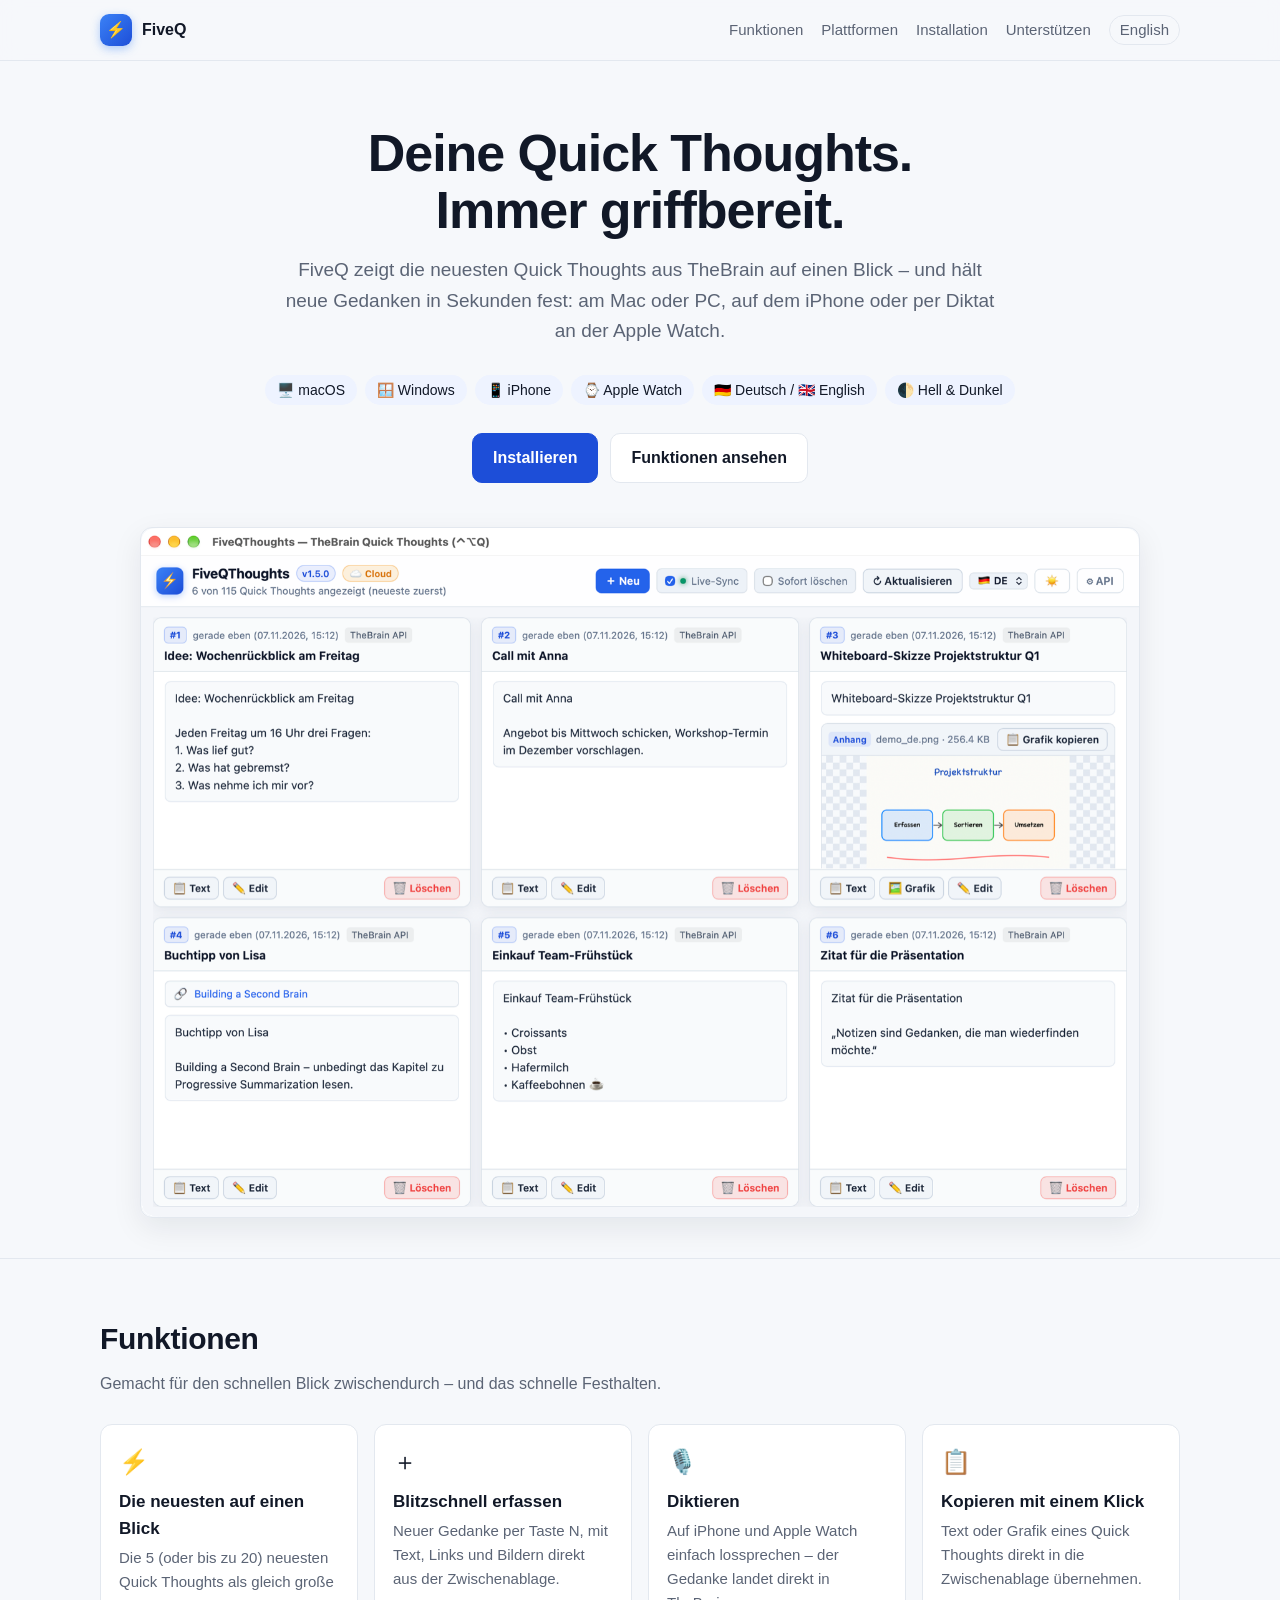
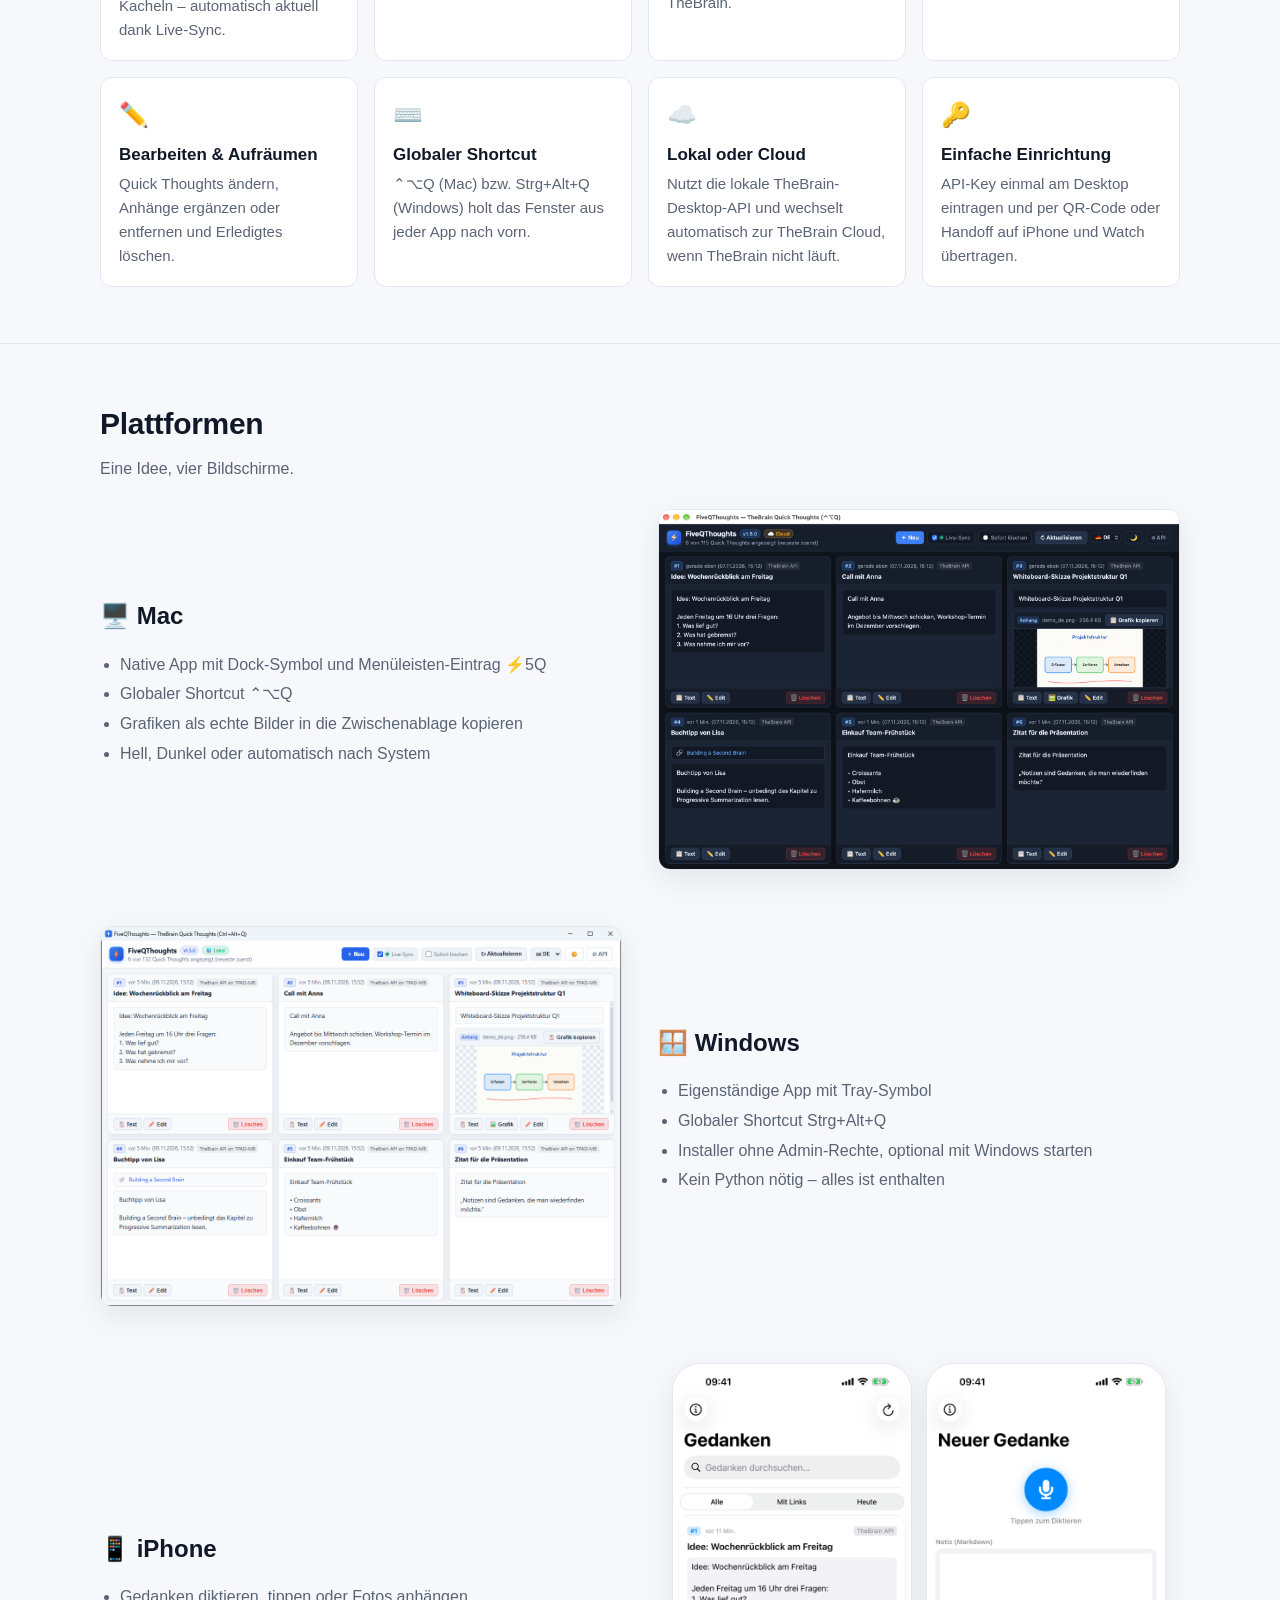
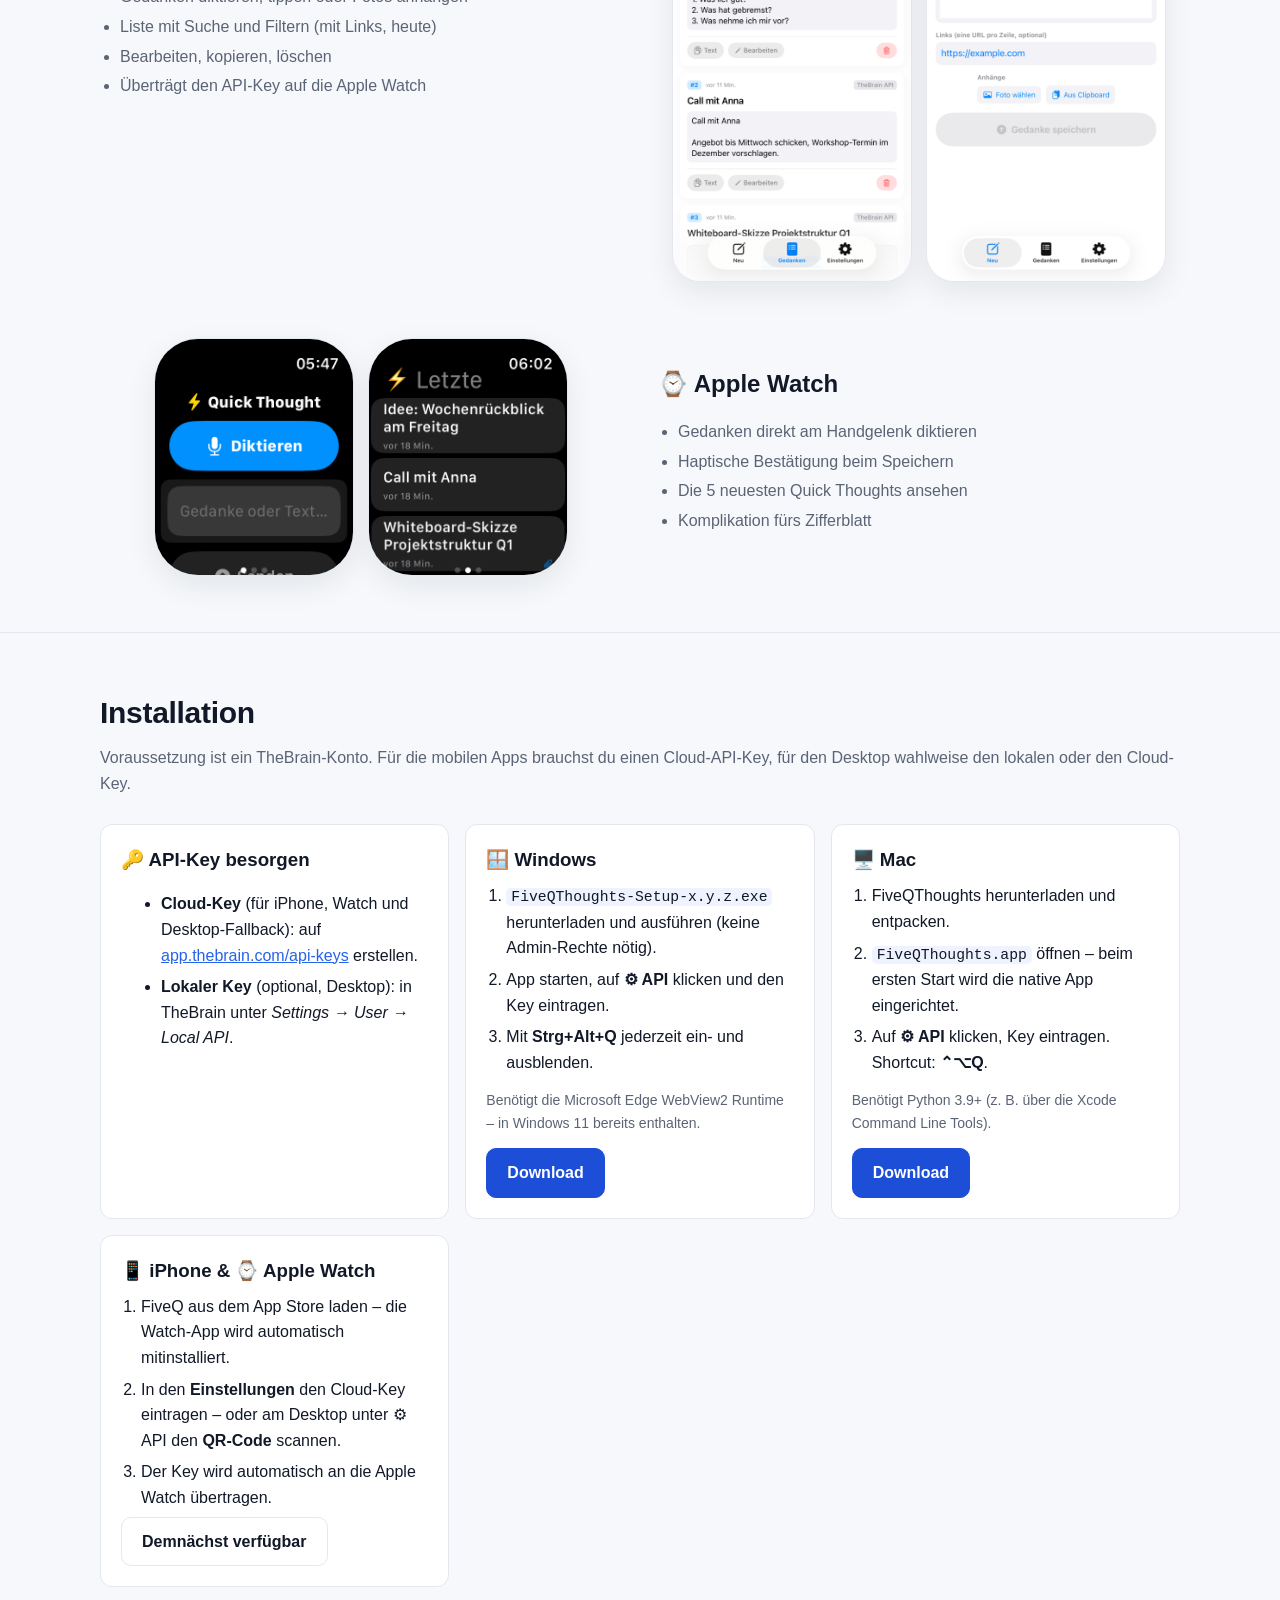
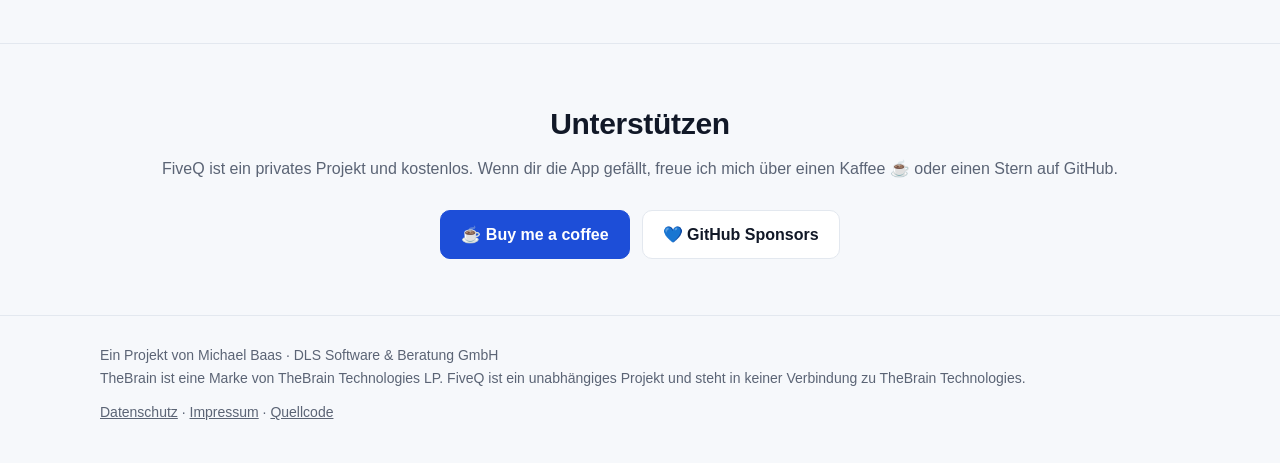
==== docs/de/index.html @ 87d9876f "+windows screenshots" ====
<!doctype html>
<html lang="de">
<head>
<meta charset="utf-8">
<meta name="viewport" content="width=device-width, initial-scale=1">
<title>FiveQ – Quick Thoughts für TheBrain auf Mac, Windows, iPhone &amp; Apple Watch</title>
<meta name="description" content="FiveQ zeigt deine neuesten TheBrain Quick Thoughts auf einen Blick – und erfasst neue Gedanken in Sekunden: am Desktop, auf dem iPhone oder per Diktat an der Apple Watch.">
<meta property="og:title" content="FiveQ – Quick Thoughts für TheBrain auf Mac, Windows, iPhone &amp; Apple Watch">
<meta property="og:description" content="FiveQ zeigt deine neuesten TheBrain Quick Thoughts auf einen Blick – und erfasst neue Gedanken in Sekunden: am Desktop, auf dem iPhone oder per Diktat an der Apple Watch.">
<meta property="og:image" content="../img/mac-de-light.png">
<link rel="alternate" hreflang="en" href="../en/">
<link rel="icon" href="data:image/svg+xml,<svg xmlns='http://www.w3.org/2000/svg' viewBox='0 0 100 100'><text y='.9em' font-size='90'>⚡</text></svg>">
<link rel="stylesheet" href="../assets/style.css">
</head>
<body>
<header class="site-header"><div class="wrap">
  <a class="logo" href="./"><span class="bolt">⚡</span> FiveQ</a>
  <nav class="site-nav"><a class="nav-section" href="#funktionen">Funktionen</a><a class="nav-section" href="#plattformen">Plattformen</a><a class="nav-section" href="#installation">Installation</a><a class="nav-section" href="#unterstuetzen">Unterstützen</a><a class="lang-switch" href="../en/" hreflang="en">English</a></nav>
</div></header>
<main>

<div class="hero"><div class="wrap">
  <h1>Deine Quick Thoughts.<br>Immer griffbereit.</h1>
  <p class="lead">FiveQ zeigt die neuesten Quick Thoughts aus TheBrain auf einen Blick – und hält neue Gedanken in Sekunden fest: am Mac oder PC, auf dem iPhone oder per Diktat an der Apple Watch.</p>
  <div class="badges"><span class="badge">🖥️ macOS</span><span class="badge">🪟 Windows</span><span class="badge">📱 iPhone</span><span class="badge">⌚ Apple Watch</span><span class="badge">🇩🇪 Deutsch / 🇬🇧 English</span><span class="badge">🌓 Hell &amp; Dunkel</span></div>
  <div class="cta"><a class="btn primary" href="#installation">Installieren</a><a class="btn" href="#funktionen">Funktionen ansehen</a></div>
  <div class="hero-shot"><picture><source srcset="../img/mac-de-dark.png" media="(prefers-color-scheme: dark)"><img class="shot" src="../img/mac-de-light.png" alt="FiveQThoughts auf dem Mac mit sechs Quick Thoughts" loading="lazy"></picture></div>
</div></div>

<section id="funktionen"><div class="wrap">
  <h2>Funktionen</h2><p class="sub">Gemacht für den schnellen Blick zwischendurch – und das schnelle Festhalten.</p>
  <div class="features"><div class="feature"><div class="ico">⚡</div><h3>Die neuesten auf einen Blick</h3><p>Die 5 (oder bis zu 20) neuesten Quick Thoughts als gleich große Kacheln – automatisch aktuell dank Live-Sync.</p></div><div class="feature"><div class="ico">＋</div><h3>Blitzschnell erfassen</h3><p>Neuer Gedanke per Taste N, mit Text, Links und Bildern direkt aus der Zwischenablage.</p></div><div class="feature"><div class="ico">🎙️</div><h3>Diktieren</h3><p>Auf iPhone und Apple Watch einfach lossprechen – der Gedanke landet direkt in TheBrain.</p></div><div class="feature"><div class="ico">📋</div><h3>Kopieren mit einem Klick</h3><p>Text oder Grafik eines Quick Thoughts direkt in die Zwischenablage übernehmen.</p></div><div class="feature"><div class="ico">✏️</div><h3>Bearbeiten &amp; Aufräumen</h3><p>Quick Thoughts ändern, Anhänge ergänzen oder entfernen und Erledigtes löschen.</p></div><div class="feature"><div class="ico">⌨️</div><h3>Globaler Shortcut</h3><p>⌃⌥Q (Mac) bzw. Strg+Alt+Q (Windows) holt das Fenster aus jeder App nach vorn.</p></div><div class="feature"><div class="ico">☁️</div><h3>Lokal oder Cloud</h3><p>Nutzt die lokale TheBrain-Desktop-API und wechselt automatisch zur TheBrain Cloud, wenn TheBrain nicht läuft.</p></div><div class="feature"><div class="ico">🔑</div><h3>Einfache Einrichtung</h3><p>API-Key einmal am Desktop eintragen und per QR-Code oder Handoff auf iPhone und Watch übertragen.</p></div></div>
</div></section>

<section id="plattformen"><div class="wrap">
  <h2>Plattformen</h2><p class="sub">Eine Idee, vier Bildschirme.</p>

  <div class="platform">
    <div class="pl-text"><h3>🖥️ Mac</h3><ul><li>Native App mit Dock-Symbol und Menüleisten-Eintrag ⚡5Q</li><li>Globaler Shortcut ⌃⌥Q</li><li>Grafiken als echte Bilder in die Zwischenablage kopieren</li><li>Hell, Dunkel oder automatisch nach System</li></ul></div>
    <div><img class="shot" src="../img/mac-de-dark.png" alt="FiveQThoughts auf dem Mac" loading="lazy"></div>
  </div>

  <div class="platform reverse">
    <div class="pl-text"><h3>🪟 Windows</h3><ul><li>Eigenständige App mit Tray-Symbol</li><li>Globaler Shortcut Strg+Alt+Q</li><li>Installer ohne Admin-Rechte, optional mit Windows starten</li><li>Kein Python nötig – alles ist enthalten</li></ul></div>
    <div><picture><source srcset="../img/win-de-dark.png" media="(prefers-color-scheme: dark)"><img class="shot" src="../img/win-de-light.png" alt="FiveQThoughts unter Windows" loading="lazy"></picture></div>
  </div>

  <div class="platform">
    <div class="pl-text"><h3>📱 iPhone</h3><ul><li>Gedanken diktieren, tippen oder Fotos anhängen</li><li>Liste mit Suche und Filtern (mit Links, heute)</li><li>Bearbeiten, kopieren, löschen</li><li>Überträgt den API-Key auf die Apple Watch</li></ul></div>
    <div class="phones"><picture><source srcset="../img/ios-de-list-dark.png" media="(prefers-color-scheme: dark)"><img class="shot" src="../img/ios-de-list-light.png" alt="FiveQ auf dem iPhone: Liste der Quick Thoughts" loading="lazy"></picture><img class="shot" src="../img/ios-de-new-light.png" alt="FiveQ auf dem iPhone: neuer Gedanke" loading="lazy"></div>
  </div>

  <div class="platform reverse">
    <div class="pl-text"><h3>⌚ Apple Watch</h3><ul><li>Gedanken direkt am Handgelenk diktieren</li><li>Haptische Bestätigung beim Speichern</li><li>Die 5 neuesten Quick Thoughts ansehen</li><li>Komplikation fürs Zifferblatt</li></ul></div>
    <div class="phones watch"><img class="shot" src="../img/watch-de-new.png" alt="FiveQ auf der Apple Watch" loading="lazy"><img class="shot" src="../img/watch-de-list.png" alt="FiveQ auf der Apple Watch" loading="lazy"></div>
  </div>
</div></section>

<section id="installation"><div class="wrap">
  <h2>Installation</h2><p class="sub">Voraussetzung ist ein TheBrain-Konto. Für die mobilen Apps brauchst du einen Cloud-API-Key, für den Desktop wahlweise den lokalen oder den Cloud-Key.</p>
  <div class="install">
    <div class="card"><h3>🔑 API-Key besorgen</h3><ul><li><strong>Cloud-Key</strong> (für iPhone, Watch und Desktop-Fallback): auf <a href="https://app.thebrain.com/api-keys">app.thebrain.com/api-keys</a> erstellen.</li><li><strong>Lokaler Key</strong> (optional, Desktop): in TheBrain unter <em>Settings → User → Local API</em>.</li></ul></div>
    <div class="card"><h3>🪟 Windows</h3><ol><li><code>FiveQThoughts-Setup-x.y.z.exe</code> herunterladen und ausführen (keine Admin-Rechte nötig).</li><li>App starten, auf <strong>⚙ API</strong> klicken und den Key eintragen.</li><li>Mit <strong>Strg+Alt+Q</strong> jederzeit ein- und ausblenden.</li></ol><p class="note">Benötigt die Microsoft Edge WebView2 Runtime – in Windows 11 bereits enthalten.</p><a class="btn primary" href="https://github.com/mbaas2/FiveQThoughts/releases/latest">Download</a></div>
    <div class="card"><h3>🖥️ Mac</h3><ol><li>FiveQThoughts herunterladen und entpacken.</li><li><code>FiveQThoughts.app</code> öffnen – beim ersten Start wird die native App eingerichtet.</li><li>Auf <strong>⚙ API</strong> klicken, Key eintragen. Shortcut: <strong>⌃⌥Q</strong>.</li></ol><p class="note">Benötigt Python 3.9+ (z. B. über die Xcode Command Line Tools).</p><a class="btn primary" href="https://github.com/mbaas2/FiveQThoughts/releases/latest">Download</a></div>
    <div class="card"><h3>📱 iPhone & ⌚ Apple Watch</h3><ol><li>FiveQ aus dem App Store laden – die Watch-App wird automatisch mitinstalliert.</li><li>In den <strong>Einstellungen</strong> den Cloud-Key eintragen – oder am Desktop unter ⚙ API den <strong>QR-Code</strong> scannen.</li><li>Der Key wird automatisch an die Apple Watch übertragen.</li></ol><span class="btn" aria-disabled="true">Demnächst verfügbar</span></div>
  </div>
</div></section>

<section id="unterstuetzen" class="support"><div class="wrap">
  <h2>Unterstützen</h2><p class="sub">FiveQ ist ein privates Projekt und kostenlos. Wenn dir die App gefällt, freue ich mich über einen Kaffee ☕ oder einen Stern auf GitHub.</p>
  <div class="cta"><a class="btn primary" href="https://buymeacoffee.com/mbaas">☕ Buy me a coffee</a><a class="btn" href="https://github.com/sponsors/mbaas2">💙 GitHub Sponsors</a></div>
</div></section>

</main>
<footer><div class="wrap">
  <div>Ein Projekt von Michael Baas · DLS Software &amp; Beratung GmbH<br><span class="note">TheBrain ist eine Marke von TheBrain Technologies LP. FiveQ ist ein unabhängiges Projekt und steht in keiner Verbindung zu TheBrain Technologies.</span></div>
  <div><a href="datenschutz.html">Datenschutz</a> · <a href="impressum.html">Impressum</a> · <a href="https://github.com/mbaas2/FiveQThoughts">Quellcode</a></div>
</div></footer>
</body>
</html>
---- docs/assets/style.css ----
:root {
  --bg: #f6f8fb;
  --bg-elev: #ffffff;
  --text: #111827;
  --muted: #5b6475;
  --border: #e3e8ef;
  --accent: #2563eb;
  --accent-2: #1d4ed8;
  --chip: #eef3ff;
  --shadow: 0 10px 30px rgba(17, 24, 39, 0.08);
}
@media (prefers-color-scheme: dark) {
  :root {
    --bg: #0d1219;
    --bg-elev: #161e2b;
    --text: #e6edf7;
    --muted: #94a3b8;
    --border: #253044;
    --accent: #60a5fa;
    --accent-2: #3b82f6;
    --chip: #1c2a42;
    --shadow: 0 10px 30px rgba(0, 0, 0, 0.35);
  }
}

* { box-sizing: border-box; }
html { scroll-behavior: smooth; }
body {
  margin: 0;
  background: var(--bg);
  color: var(--text);
  font: 16px/1.6 -apple-system, BlinkMacSystemFont, "Segoe UI", Roboto, "Helvetica Neue", Arial, sans-serif;
}
a { color: var(--accent); }
img { max-width: 100%; display: block; }
.wrap { max-width: 1120px; margin: 0 auto; padding: 0 20px; }

/* Header */
.site-header {
  position: sticky; top: 0; z-index: 10;
  background: color-mix(in srgb, var(--bg) 88%, transparent);
  backdrop-filter: blur(10px);
  border-bottom: 1px solid var(--border);
}
.site-header .wrap { display: flex; align-items: center; gap: 16px; height: 60px; }
.logo { display: flex; align-items: center; gap: 10px; font-weight: 700; color: var(--text); text-decoration: none; }
.bolt {
  width: 32px; height: 32px; border-radius: 9px; display: inline-flex; align-items: center; justify-content: center;
  background: linear-gradient(135deg, #3b82f6, #1d4ed8); box-shadow: 0 3px 10px rgba(59, 130, 246, 0.4);
}
.site-nav { margin-left: auto; display: flex; gap: 18px; align-items: center; font-size: 15px; }
.site-nav a { color: var(--muted); text-decoration: none; }
.site-nav a:hover { color: var(--text); }
.lang-switch { border: 1px solid var(--border); border-radius: 999px; padding: 2px 10px; }
@media (max-width: 720px) { .site-nav .nav-section { display: none; } }

/* Hero */
.hero { padding: 64px 0 40px; text-align: center; }
.hero h1 { font-size: clamp(32px, 5vw, 52px); line-height: 1.1; margin: 0 0 16px; letter-spacing: -0.02em; }
.hero p.lead { font-size: 19px; color: var(--muted); max-width: 720px; margin: 0 auto 28px; }
.badges { display: flex; flex-wrap: wrap; justify-content: center; gap: 8px; margin-bottom: 28px; }
.badge { background: var(--chip); border-radius: 999px; padding: 4px 12px; font-size: 14px; }
.cta { display: flex; flex-wrap: wrap; gap: 12px; justify-content: center; }
.btn {
  display: inline-block; padding: 11px 20px; border-radius: 10px; font-weight: 600; text-decoration: none;
  border: 1px solid var(--border); color: var(--text); background: var(--bg-elev);
}
.btn.primary { background: var(--accent-2); border-color: var(--accent-2); color: #fff; }
.hero-shot { margin: 44px auto 0; max-width: 1000px; }
.shot { border-radius: 12px; box-shadow: var(--shadow); border: 1px solid var(--border); }

/* Sections */
section { padding: 56px 0; border-top: 1px solid var(--border); }
section h2 { font-size: 30px; margin: 0 0 8px; letter-spacing: -0.01em; }
section .sub { color: var(--muted); margin: 0 0 28px; }

.features { display: grid; grid-template-columns: repeat(auto-fit, minmax(240px, 1fr)); gap: 16px; }
.feature { background: var(--bg-elev); border: 1px solid var(--border); border-radius: 12px; padding: 18px; }
.feature .ico { font-size: 24px; }
.feature h3 { margin: 6px 0 4px; font-size: 17px; }
.feature p { margin: 0; color: var(--muted); font-size: 15px; }

.platform { display: grid; grid-template-columns: 1fr 1fr; gap: 36px; align-items: center; margin-bottom: 56px; }
.platform:last-child { margin-bottom: 0; }
.platform.reverse .pl-text { order: 2; }
.platform h3 { font-size: 24px; margin: 0 0 8px; }
.platform ul { padding-left: 20px; color: var(--muted); }
.platform li { margin: 4px 0; }
.phones { display: flex; gap: 14px; justify-content: center; align-items: flex-start; }
.phones picture { display: block; }
.phones > * { width: 46%; max-width: 260px; }
.phones img { border-radius: 28px; }
.phones picture img { width: 100%; }
.phones.watch > * { max-width: 200px; }
.phones.watch img { border-radius: 44px; }
@media (max-width: 820px) {
  .platform { grid-template-columns: 1fr; }
  .platform.reverse .pl-text { order: 0; }
}
.placeholder {
  border: 2px dashed var(--border); border-radius: 12px; padding: 48px 20px; text-align: center; color: var(--muted);
  background: var(--bg-elev);
}

/* Install */
.install { display: grid; grid-template-columns: repeat(auto-fit, minmax(260px, 1fr)); gap: 16px; }
.install .card { background: var(--bg-elev); border: 1px solid var(--border); border-radius: 12px; padding: 20px; }
.install h3 { margin: 0 0 8px; }
.install ol { padding-left: 20px; margin: 8px 0 0; }
.install li { margin: 6px 0; }
code { background: var(--chip); border-radius: 5px; padding: 1px 5px; font-size: 0.92em; }
.note { color: var(--muted); font-size: 14px; }

/* Support */
.support { text-align: center; }
.support .cta { margin-top: 16px; }

footer { border-top: 1px solid var(--border); padding: 28px 0 40px; color: var(--muted); font-size: 14px; }
footer .wrap { display: flex; flex-wrap: wrap; gap: 12px 24px; justify-content: space-between; }
footer a { color: var(--muted); }

/* Legal pages */
.legal { padding: 48px 0; max-width: 780px; }
.legal h1 { margin-top: 0; }
.todo { background: #fff4cc; color: #6b4e00; padding: 2px 6px; border-radius: 4px; }
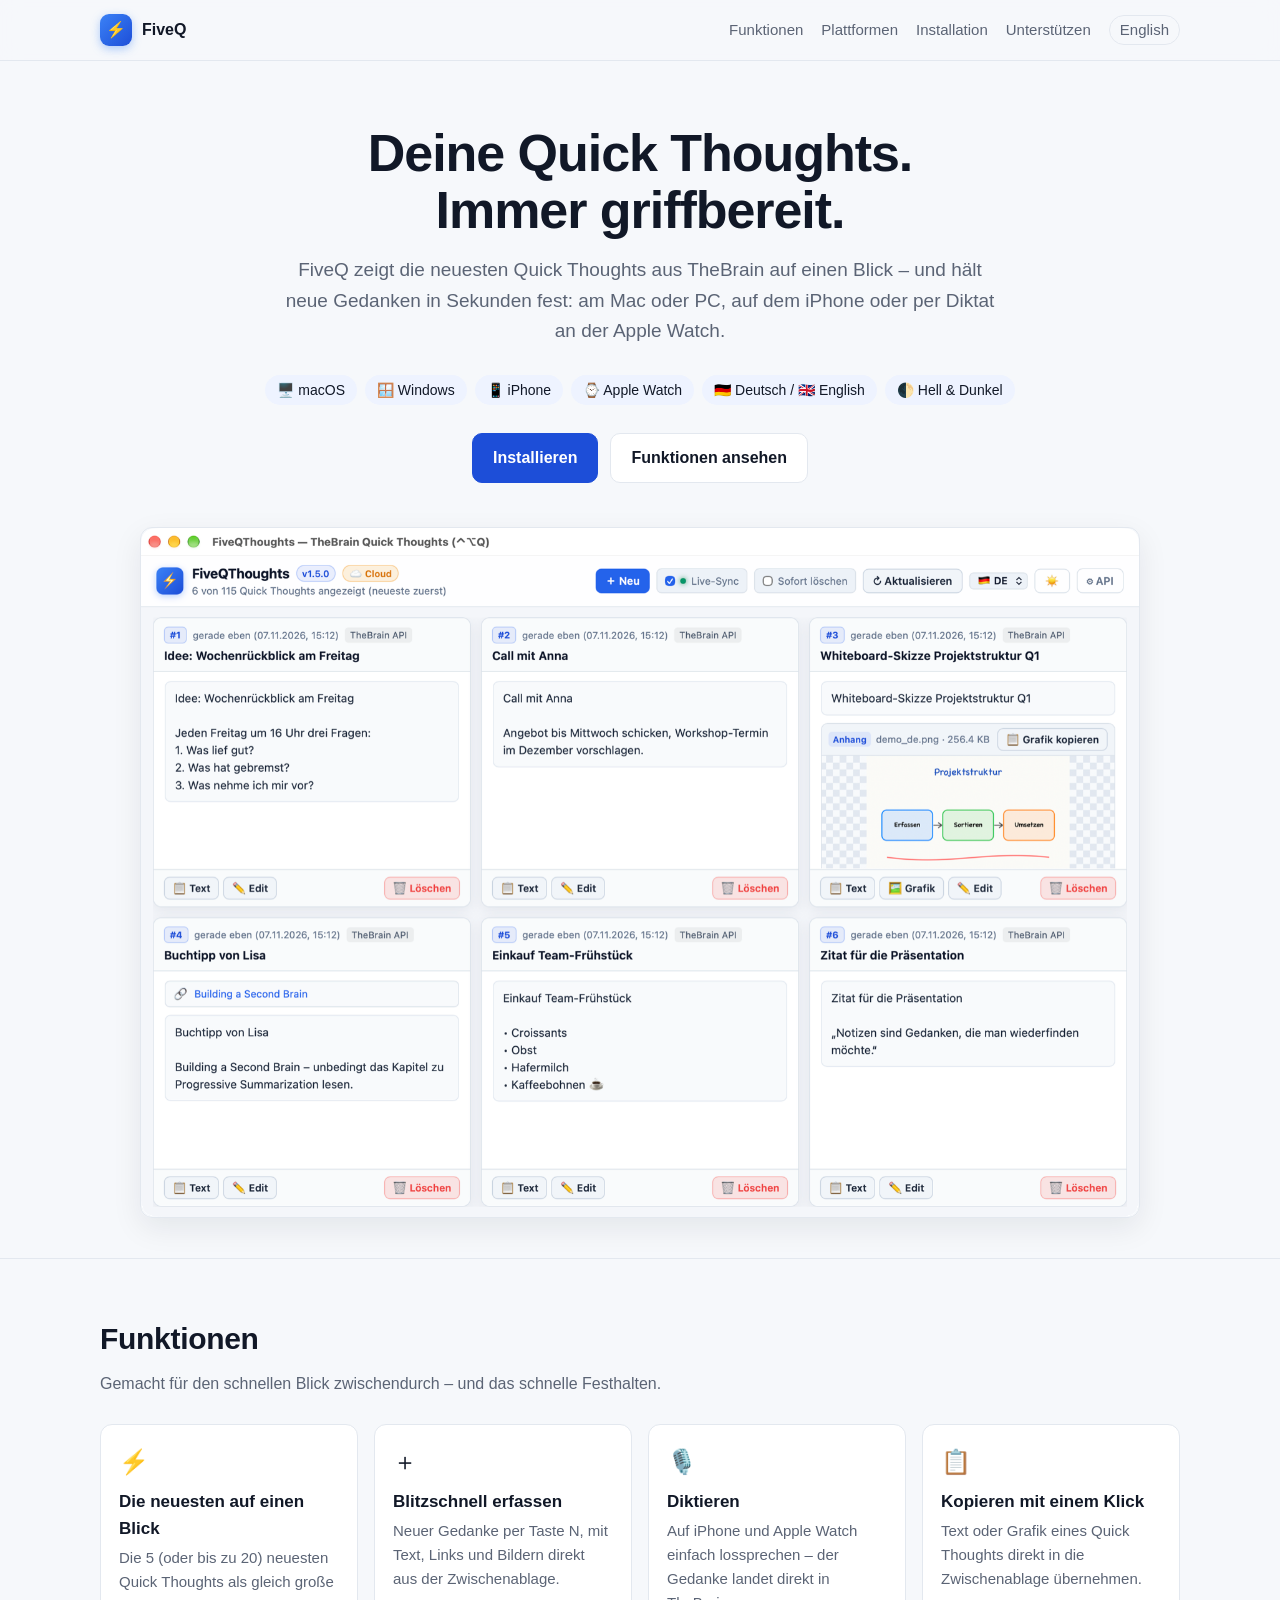
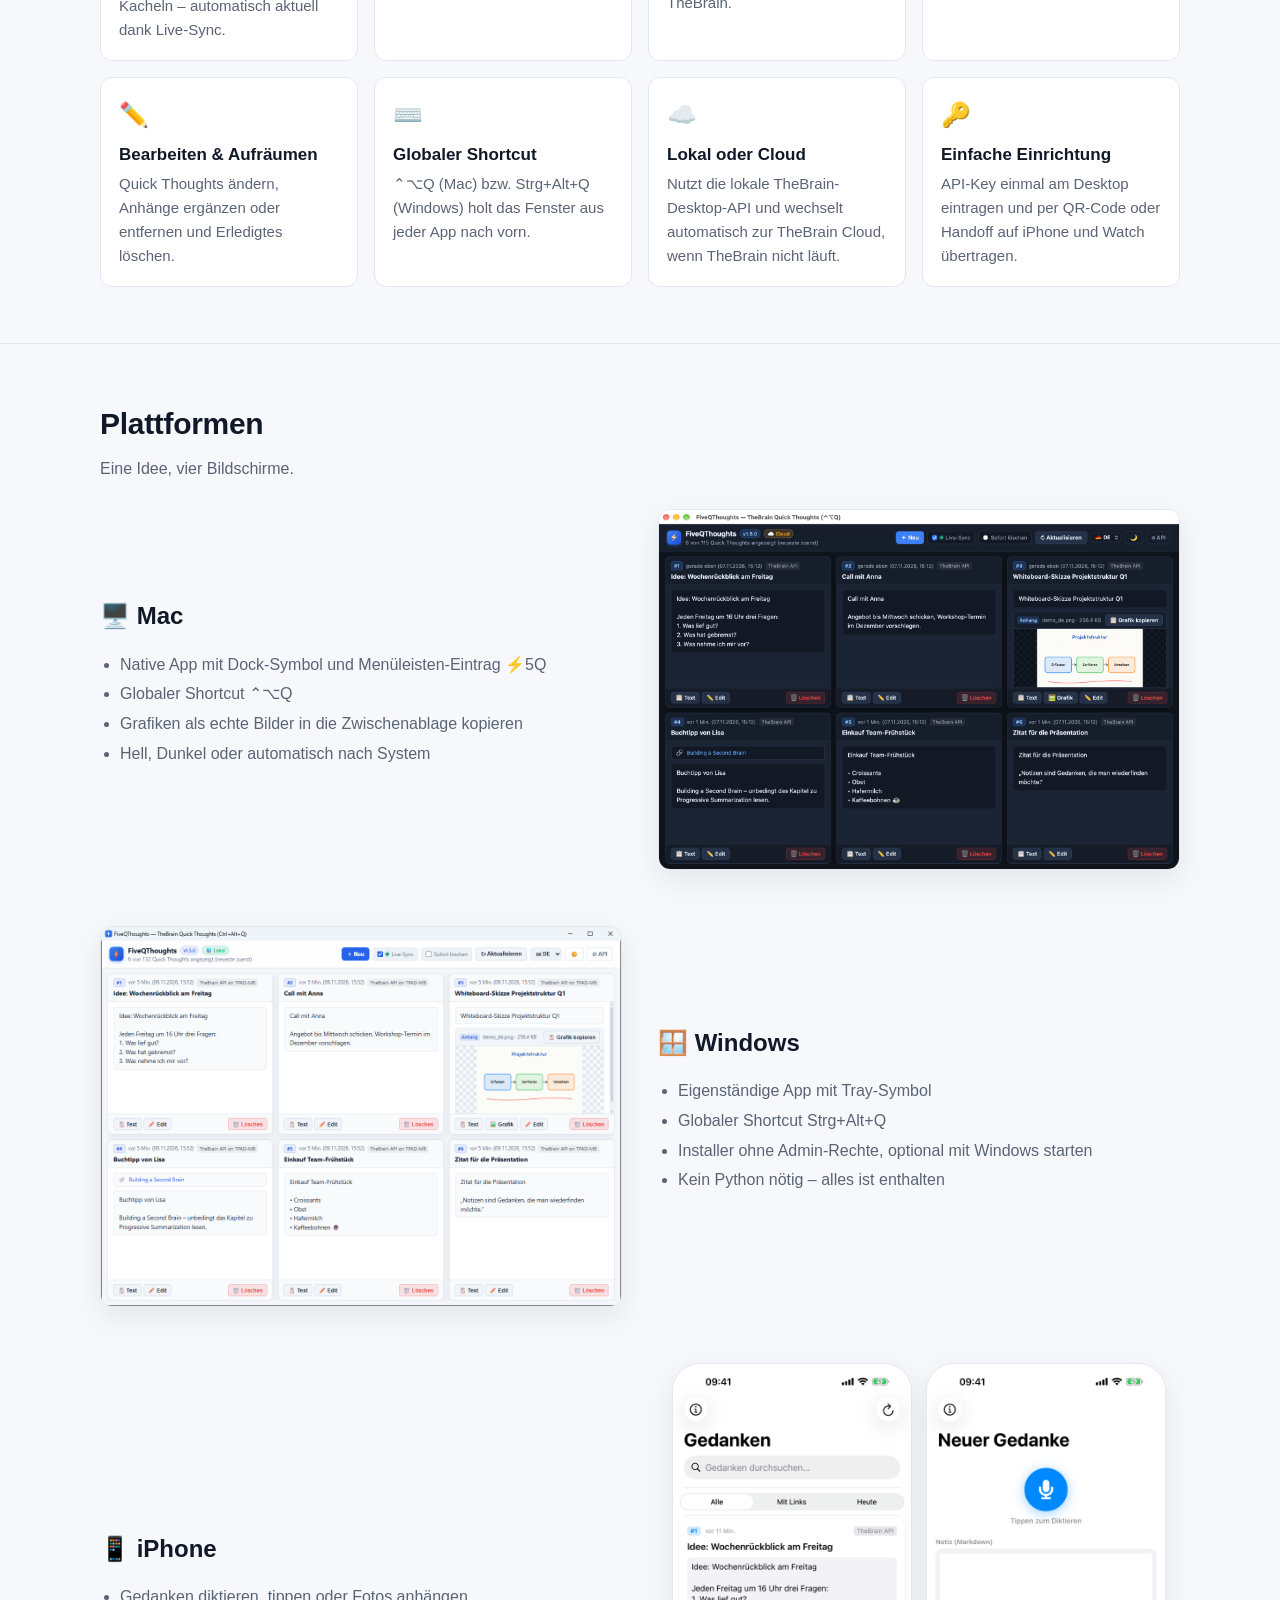
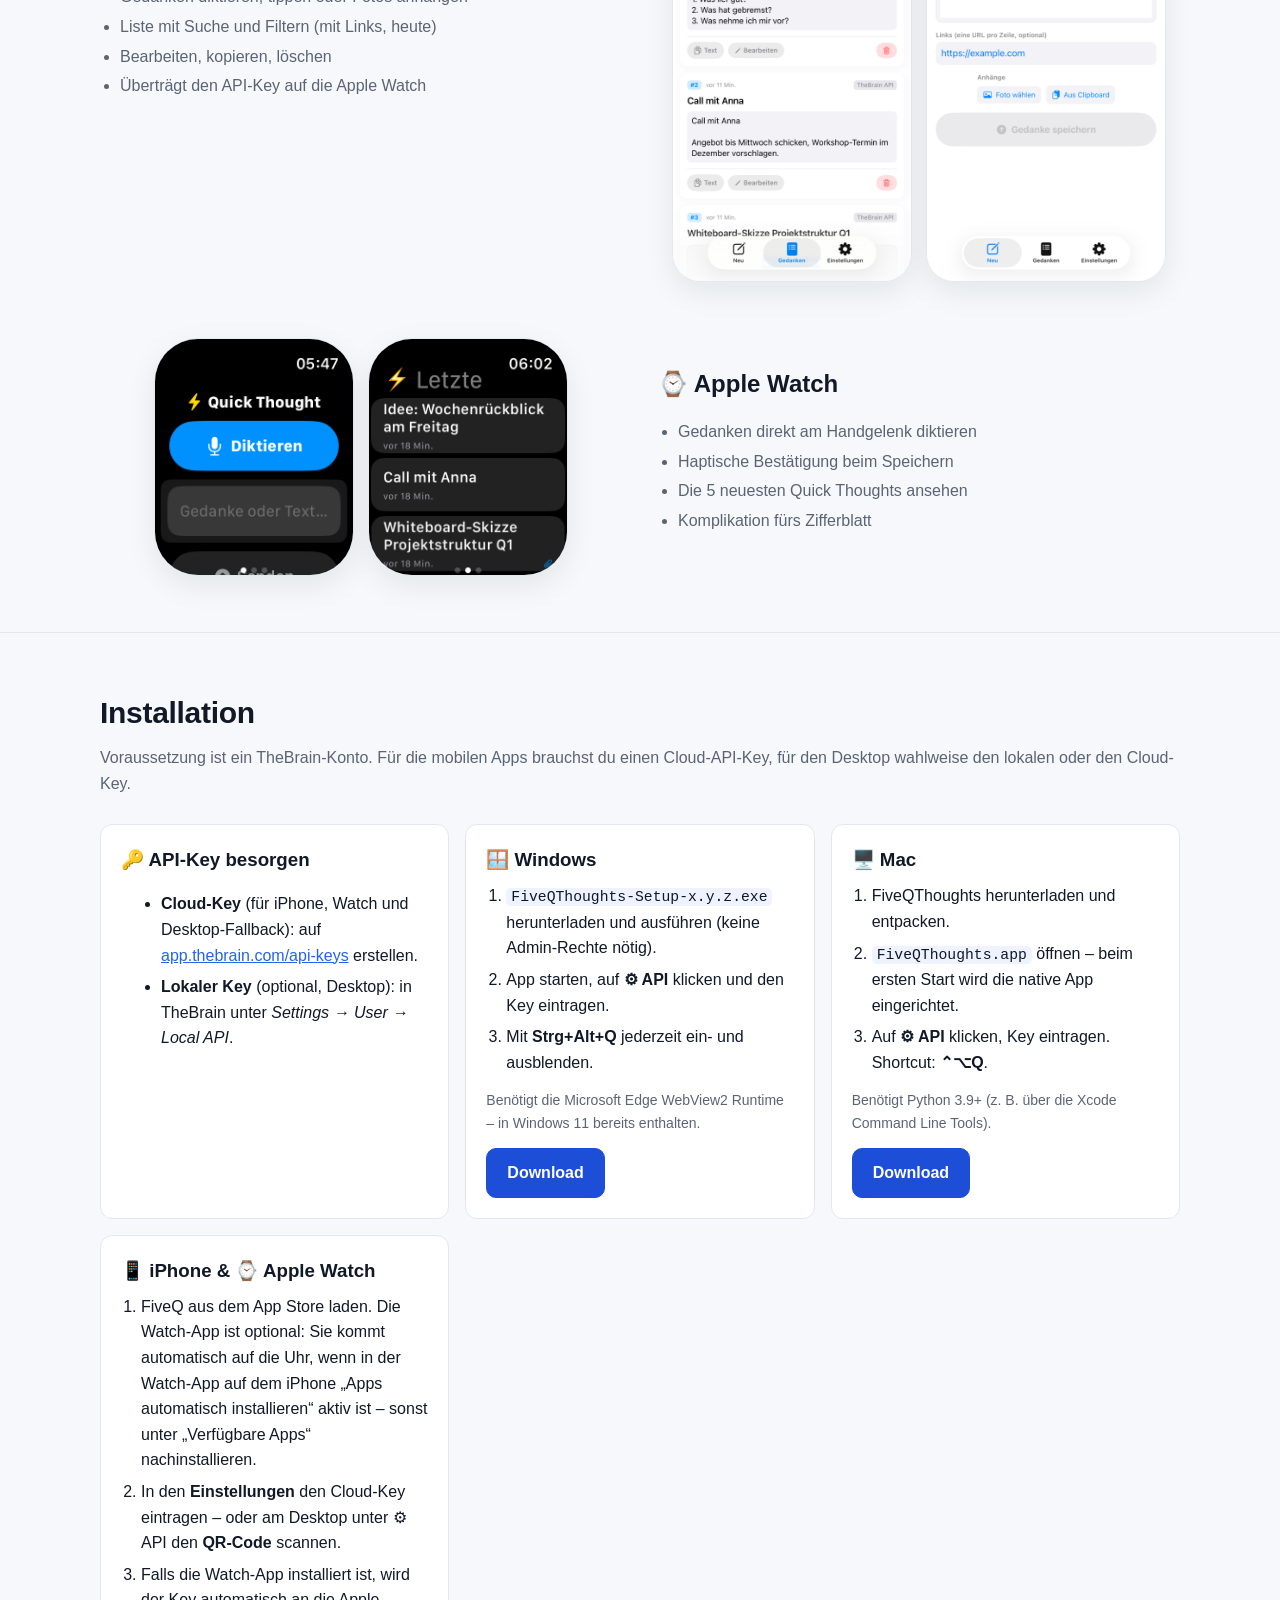
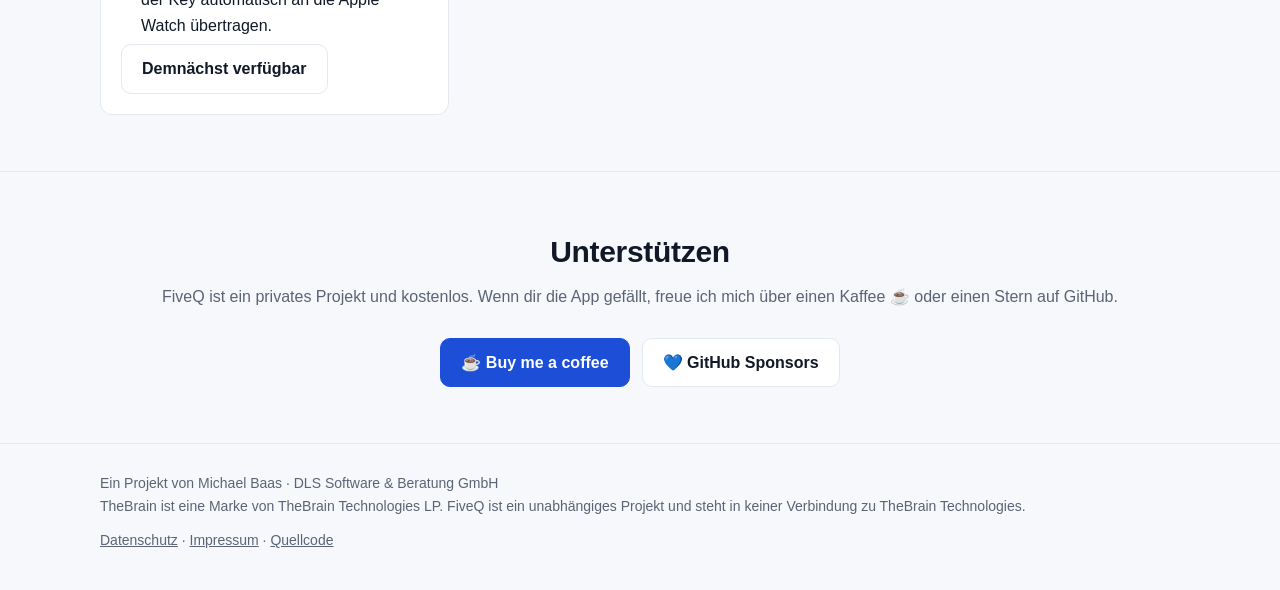
==== commit 5bb63ef7: "Describe the Watch app as optional Installed automatically only if 'Automatically install apps' is o" ====
--- a/docs/de/index.html
+++ b/docs/de/index.html
@@ -62,7 +62,7 @@
     <div class="card"><h3>🔑 API-Key besorgen</h3><ul><li><strong>Cloud-Key</strong> (für iPhone, Watch und Desktop-Fallback): auf <a href="https://app.thebrain.com/api-keys">app.thebrain.com/api-keys</a> erstellen.</li><li><strong>Lokaler Key</strong> (optional, Desktop): in TheBrain unter <em>Settings → User → Local API</em>.</li></ul></div>
     <div class="card"><h3>🪟 Windows</h3><ol><li><code>FiveQThoughts-Setup-x.y.z.exe</code> herunterladen und ausführen (keine Admin-Rechte nötig).</li><li>App starten, auf <strong>⚙ API</strong> klicken und den Key eintragen.</li><li>Mit <strong>Strg+Alt+Q</strong> jederzeit ein- und ausblenden.</li></ol><p class="note">Benötigt die Microsoft Edge WebView2 Runtime – in Windows 11 bereits enthalten.</p><a class="btn primary" href="https://github.com/mbaas2/FiveQThoughts/releases/latest">Download</a></div>
     <div class="card"><h3>🖥️ Mac</h3><ol><li>FiveQThoughts herunterladen und entpacken.</li><li><code>FiveQThoughts.app</code> öffnen – beim ersten Start wird die native App eingerichtet.</li><li>Auf <strong>⚙ API</strong> klicken, Key eintragen. Shortcut: <strong>⌃⌥Q</strong>.</li></ol><p class="note">Benötigt Python 3.9+ (z. B. über die Xcode Command Line Tools).</p><a class="btn primary" href="https://github.com/mbaas2/FiveQThoughts/releases/latest">Download</a></div>
-    <div class="card"><h3>📱 iPhone & ⌚ Apple Watch</h3><ol><li>FiveQ aus dem App Store laden – die Watch-App wird automatisch mitinstalliert.</li><li>In den <strong>Einstellungen</strong> den Cloud-Key eintragen – oder am Desktop unter ⚙ API den <strong>QR-Code</strong> scannen.</li><li>Der Key wird automatisch an die Apple Watch übertragen.</li></ol><span class="btn" aria-disabled="true">Demnächst verfügbar</span></div>
+    <div class="card"><h3>📱 iPhone & ⌚ Apple Watch</h3><ol><li>FiveQ aus dem App Store laden. Die Watch-App ist optional: Sie kommt automatisch auf die Uhr, wenn in der Watch-App auf dem iPhone „Apps automatisch installieren“ aktiv ist – sonst unter „Verfügbare Apps“ nachinstallieren.</li><li>In den <strong>Einstellungen</strong> den Cloud-Key eintragen – oder am Desktop unter ⚙ API den <strong>QR-Code</strong> scannen.</li><li>Falls die Watch-App installiert ist, wird der Key automatisch an die Apple Watch übertragen.</li></ol><span class="btn" aria-disabled="true">Demnächst verfügbar</span></div>
   </div>
 </div></section>
 
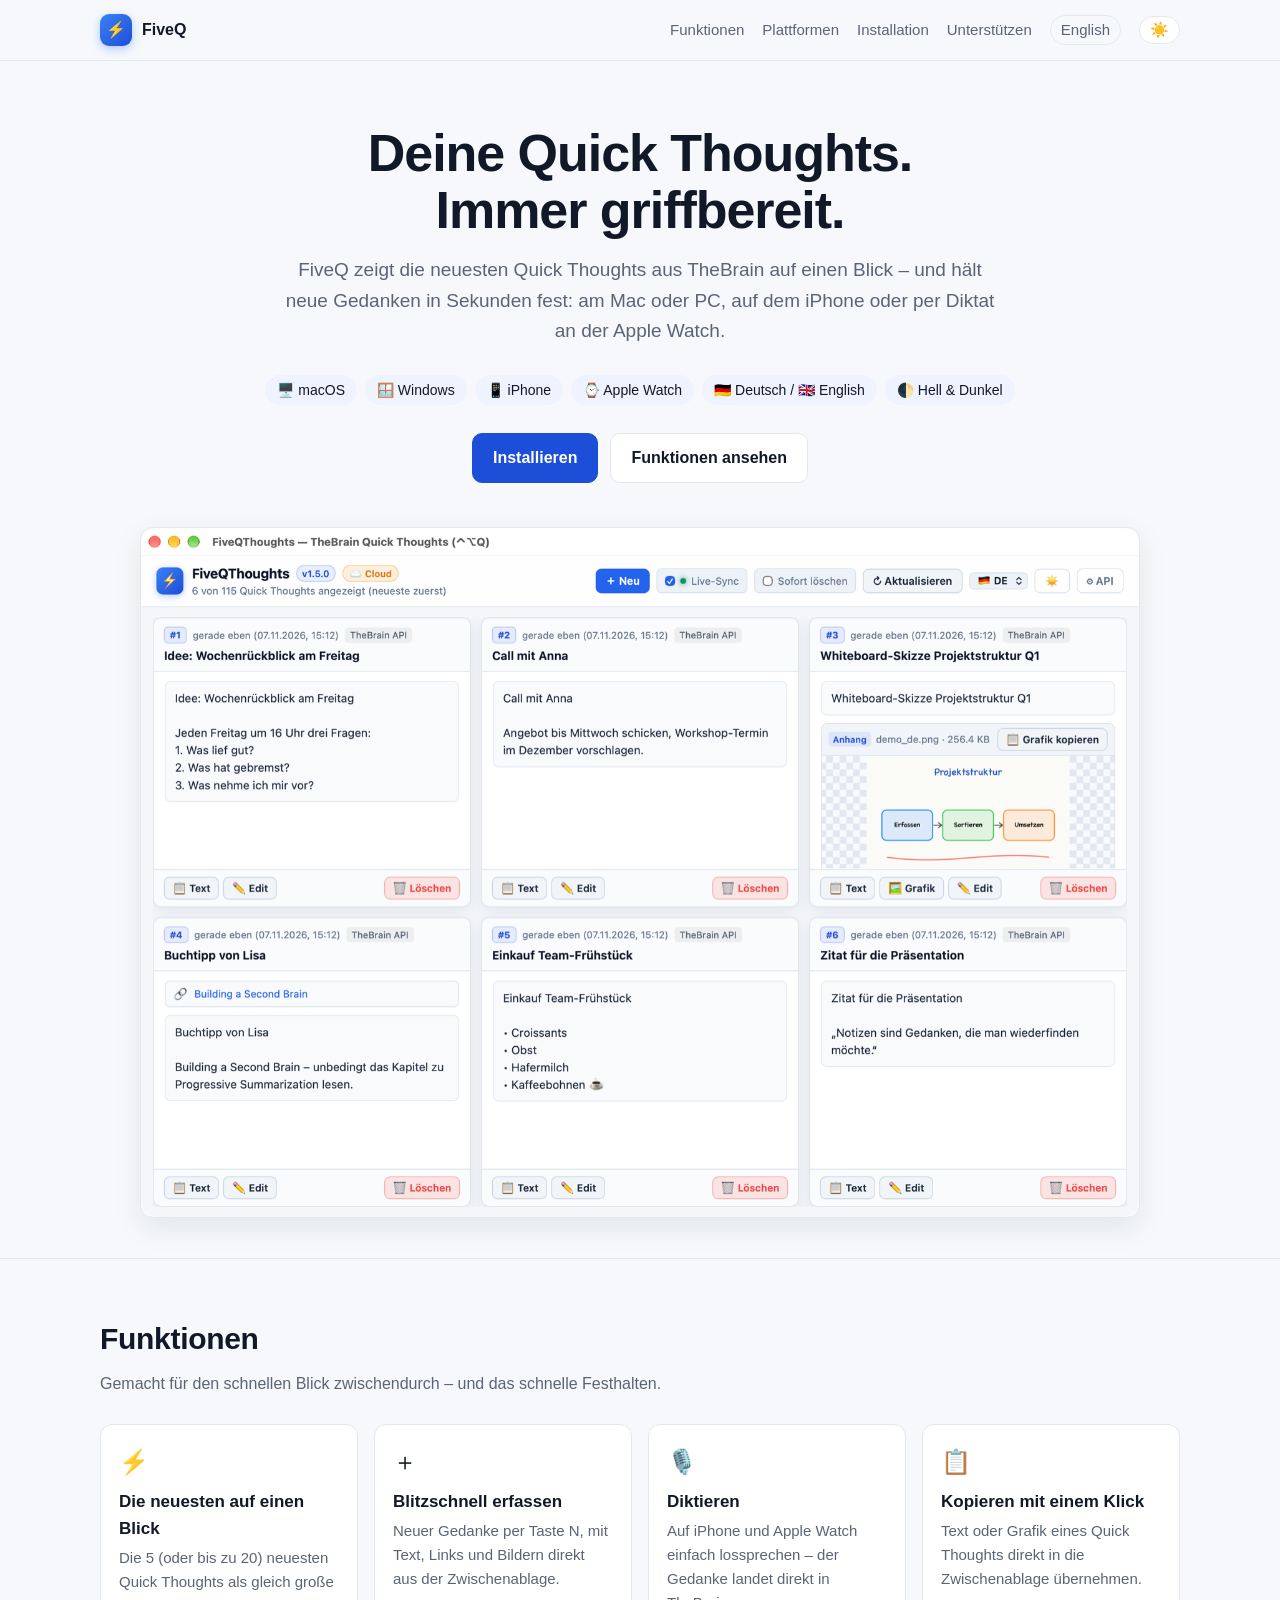
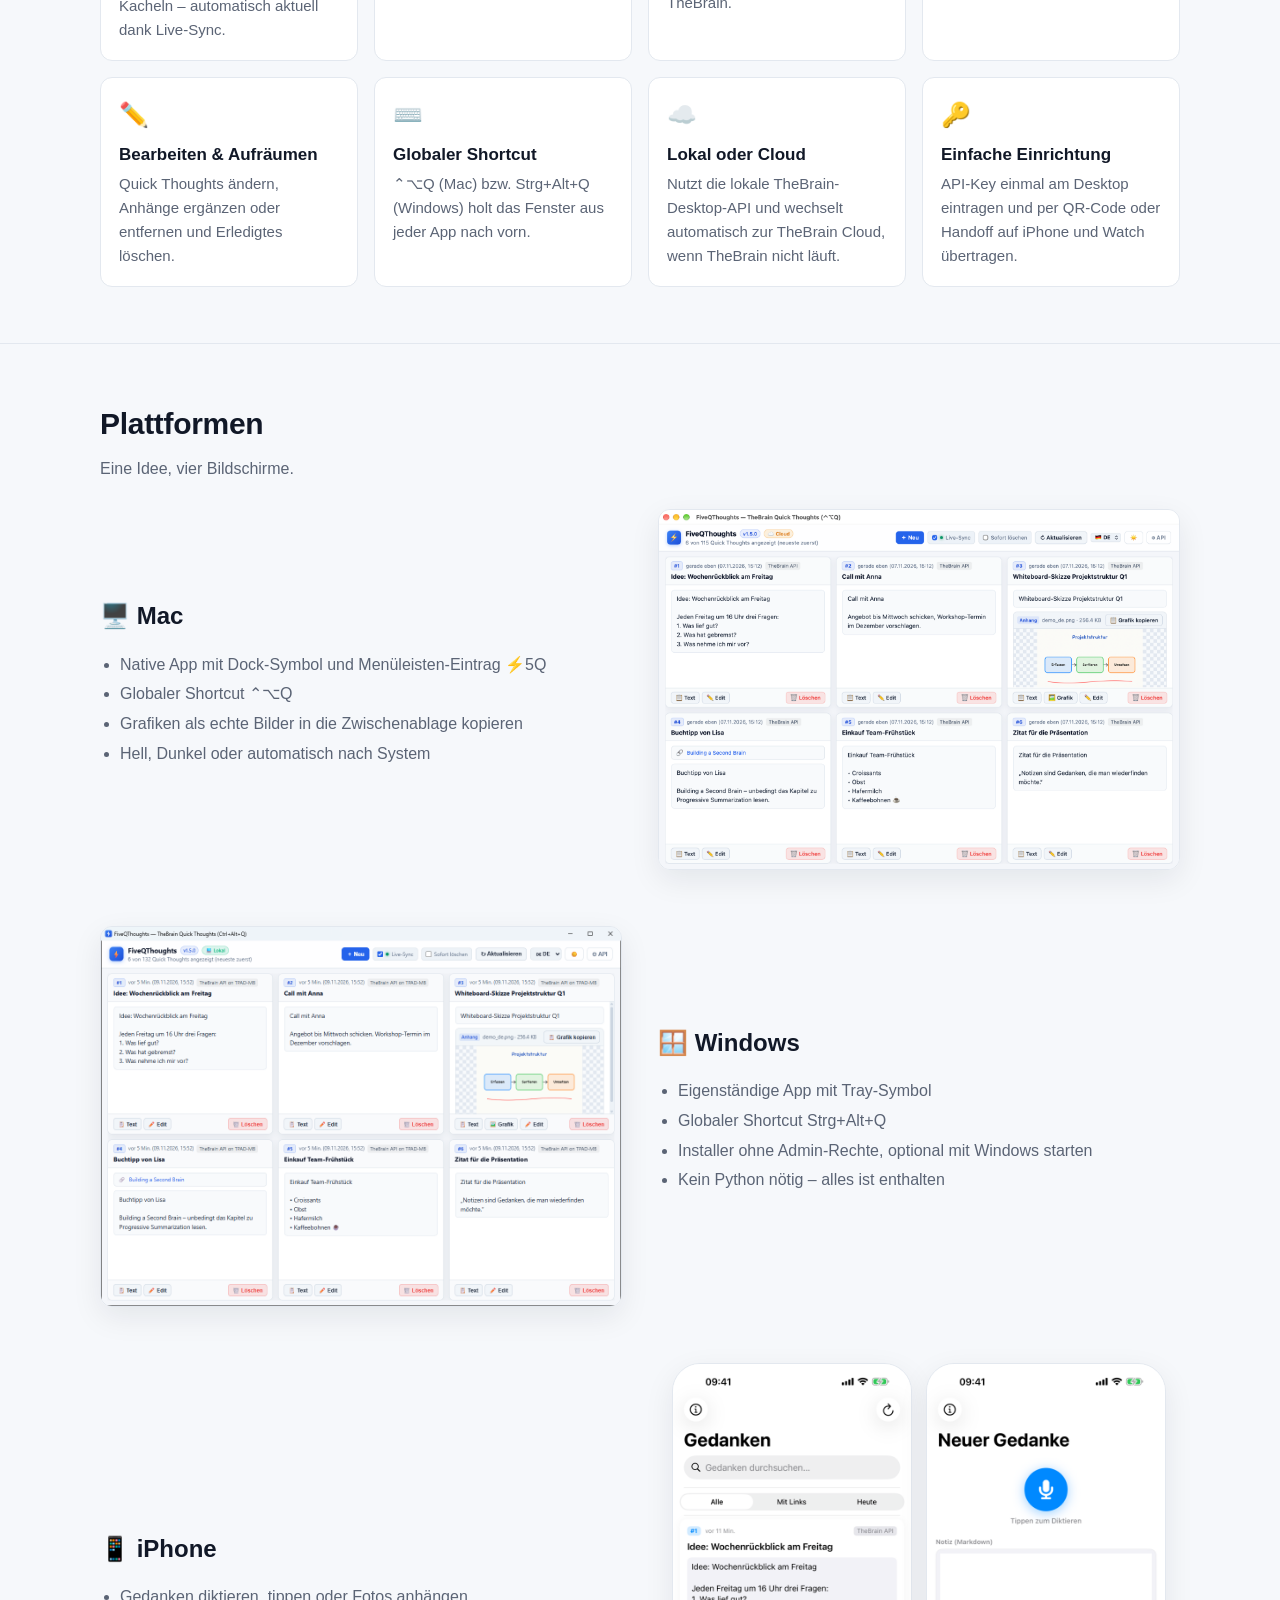
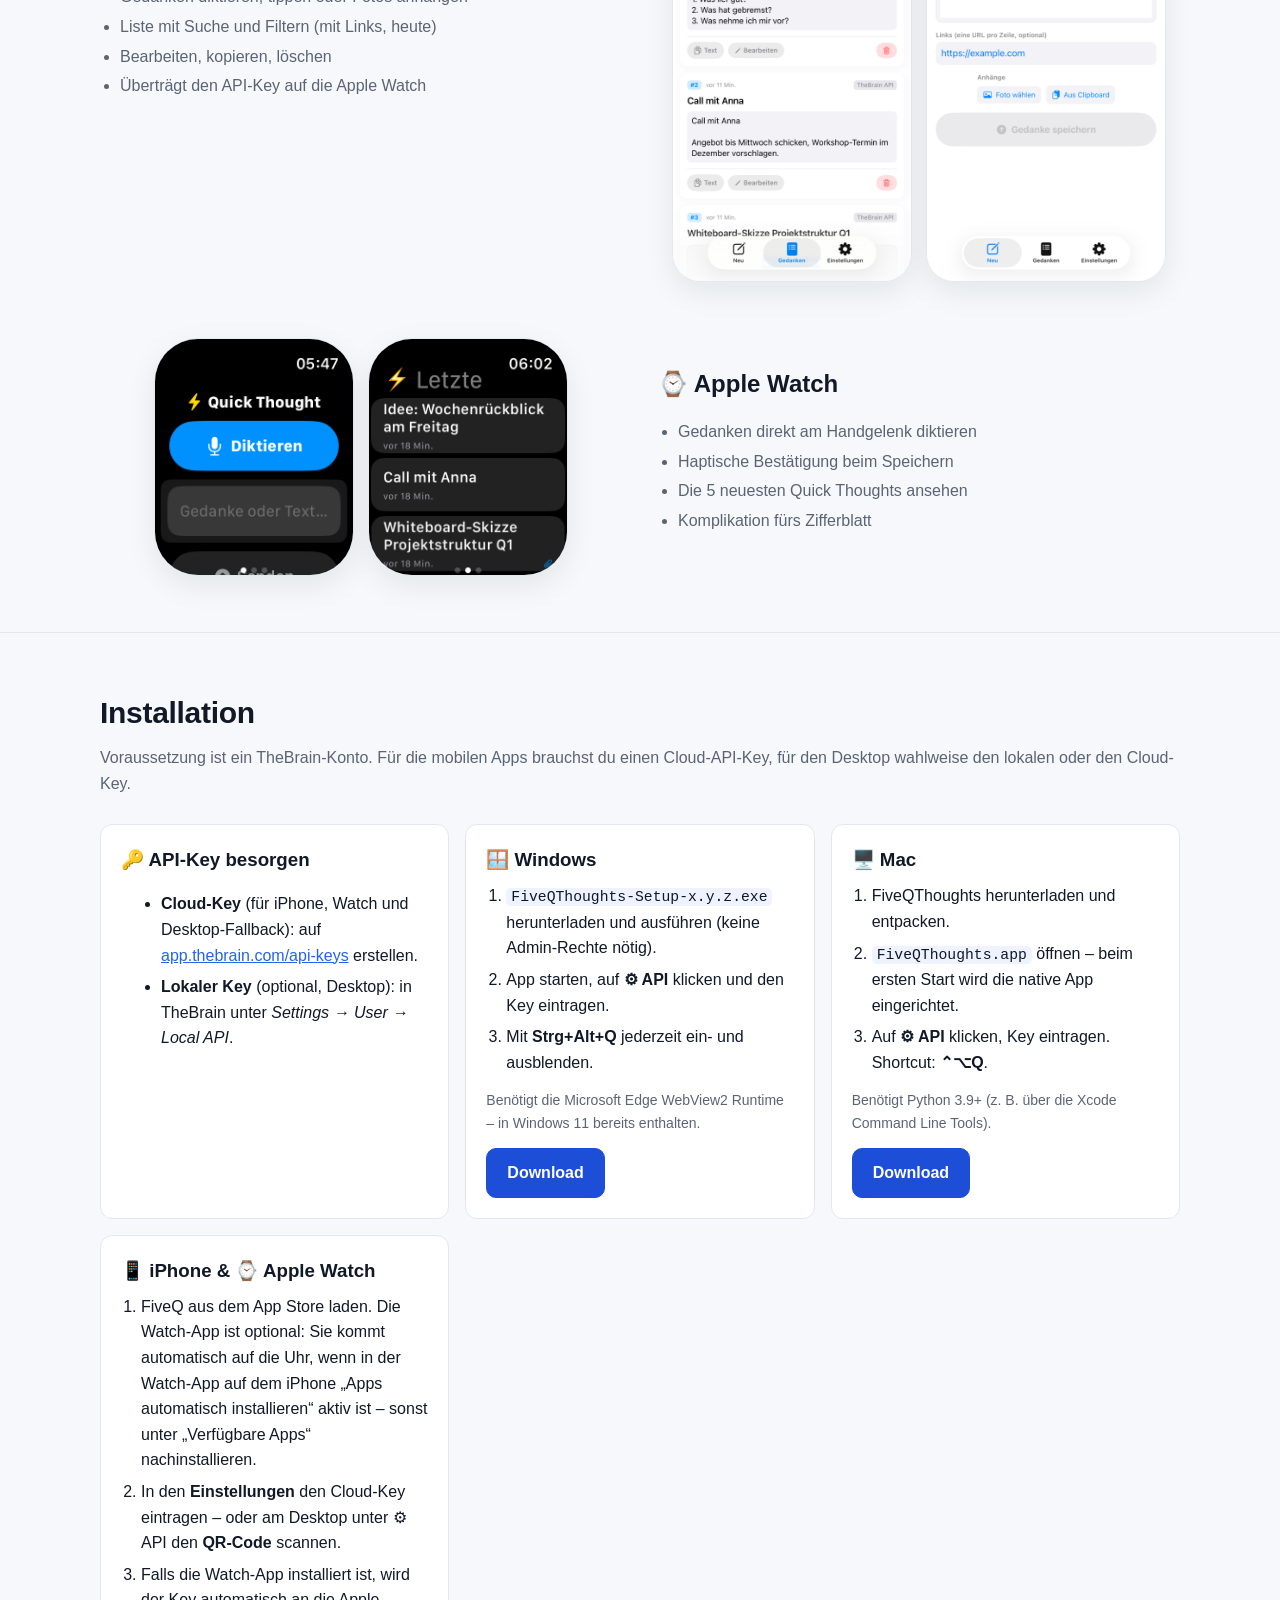
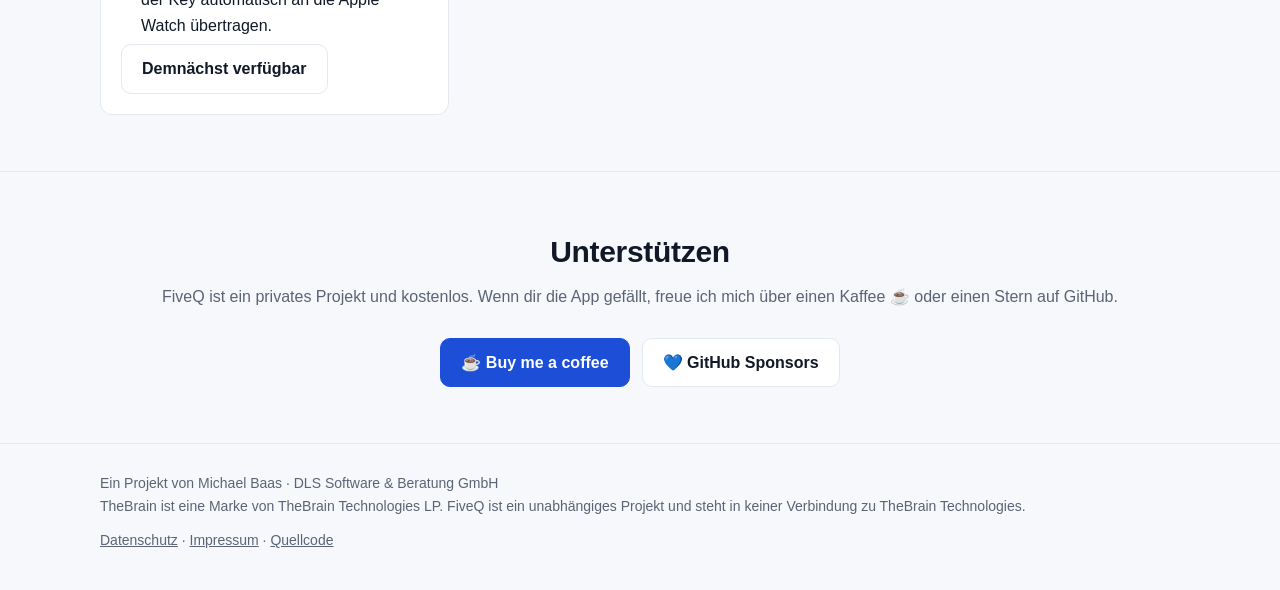
==== commit ec067e45: "light/dark mode umschalter" ====
--- a/docs/de/index.html
+++ b/docs/de/index.html
@@ -11,11 +11,47 @@
 <link rel="alternate" hreflang="en" href="../en/">
 <link rel="icon" href="data:image/svg+xml,<svg xmlns='http://www.w3.org/2000/svg' viewBox='0 0 100 100'><text y='.9em' font-size='90'>⚡</text></svg>">
 <link rel="stylesheet" href="../assets/style.css">
+<script>
+(function() {
+  var root = document.documentElement;
+  var mq = window.matchMedia("(prefers-color-scheme: dark)");
+  function currentTheme() {
+    var saved = localStorage.getItem("fiveq-theme");
+    if (saved === "light" || saved === "dark") return saved;
+    return mq.matches ? "dark" : "light";
+  }
+  function applyTheme(theme) {
+    root.setAttribute("data-theme", theme);
+    var btn = document.getElementById("theme-toggle");
+    if (btn) btn.textContent = theme === "dark" ? "🌙" : "☀️";
+    document.querySelectorAll("picture > source").forEach(function(src) {
+      src.media = theme === "dark" ? "all" : "not all";
+    });
+  }
+  applyTheme(currentTheme());
+  window.addEventListener("DOMContentLoaded", function() {
+    applyTheme(currentTheme());
+    var btn = document.getElementById("theme-toggle");
+    if (btn) {
+      btn.addEventListener("click", function() {
+        var next = currentTheme() === "dark" ? "light" : "dark";
+        localStorage.setItem("fiveq-theme", next);
+        applyTheme(next);
+      });
+    }
+  });
+  if (mq.addEventListener) {
+    mq.addEventListener("change", function() {
+      if (!localStorage.getItem("fiveq-theme")) applyTheme(currentTheme());
+    });
+  }
+})();
+</script>
 </head>
 <body>
 <header class="site-header"><div class="wrap">
   <a class="logo" href="./"><span class="bolt">⚡</span> FiveQ</a>
-  <nav class="site-nav"><a class="nav-section" href="#funktionen">Funktionen</a><a class="nav-section" href="#plattformen">Plattformen</a><a class="nav-section" href="#installation">Installation</a><a class="nav-section" href="#unterstuetzen">Unterstützen</a><a class="lang-switch" href="../en/" hreflang="en">English</a></nav>
+  <nav class="site-nav"><a class="nav-section" href="#funktionen">Funktionen</a><a class="nav-section" href="#plattformen">Plattformen</a><a class="nav-section" href="#installation">Installation</a><a class="nav-section" href="#unterstuetzen">Unterstützen</a><a class="lang-switch" href="../en/" hreflang="en">English</a><button type="button" class="theme-toggle" id="theme-toggle" title="Design wechseln (Hell/Dunkel)" aria-label="Design wechseln (Hell/Dunkel)">🌓</button></nav>
 </div></header>
 <main>
 
@@ -37,7 +73,7 @@
 
   <div class="platform">
     <div class="pl-text"><h3>🖥️ Mac</h3><ul><li>Native App mit Dock-Symbol und Menüleisten-Eintrag ⚡5Q</li><li>Globaler Shortcut ⌃⌥Q</li><li>Grafiken als echte Bilder in die Zwischenablage kopieren</li><li>Hell, Dunkel oder automatisch nach System</li></ul></div>
-    <div><img class="shot" src="../img/mac-de-dark.png" alt="FiveQThoughts auf dem Mac" loading="lazy"></div>
+    <div><picture><source srcset="../img/mac-de-dark.png" media="(prefers-color-scheme: dark)"><img class="shot" src="../img/mac-de-light.png" alt="FiveQThoughts auf dem Mac" loading="lazy"></picture></div>
   </div>
 
   <div class="platform reverse">
--- a/docs/assets/style.css
+++ b/docs/assets/style.css
@@ -1,4 +1,4 @@
-:root {
+:root, :root[data-theme="light"] {
   --bg: #f6f8fb;
   --bg-elev: #ffffff;
   --text: #111827;
@@ -8,9 +8,10 @@
   --accent-2: #1d4ed8;
   --chip: #eef3ff;
   --shadow: 0 10px 30px rgba(17, 24, 39, 0.08);
+  color-scheme: light;
 }
 @media (prefers-color-scheme: dark) {
-  :root {
+  :root:not([data-theme="light"]) {
     --bg: #0d1219;
     --bg-elev: #161e2b;
     --text: #e6edf7;
@@ -20,7 +21,20 @@
     --accent-2: #3b82f6;
     --chip: #1c2a42;
     --shadow: 0 10px 30px rgba(0, 0, 0, 0.35);
+    color-scheme: dark;
   }
+}
+:root[data-theme="dark"] {
+  --bg: #0d1219;
+  --bg-elev: #161e2b;
+  --text: #e6edf7;
+  --muted: #94a3b8;
+  --border: #253044;
+  --accent: #60a5fa;
+  --accent-2: #3b82f6;
+  --chip: #1c2a42;
+  --shadow: 0 10px 30px rgba(0, 0, 0, 0.35);
+  color-scheme: dark;
 }
 
 * { box-sizing: border-box; }
@@ -52,6 +66,17 @@
 .site-nav a { color: var(--muted); text-decoration: none; }
 .site-nav a:hover { color: var(--text); }
 .lang-switch { border: 1px solid var(--border); border-radius: 999px; padding: 2px 10px; }
+.theme-toggle {
+  border: 1px solid var(--border);
+  border-radius: 999px;
+  background: var(--bg-elev);
+  color: var(--text);
+  padding: 2px 10px;
+  font-size: 15px;
+  line-height: 1.5;
+  cursor: pointer;
+}
+.theme-toggle:hover { border-color: var(--accent); }
 @media (max-width: 720px) { .site-nav .nav-section { display: none; } }
 
 /* Hero */
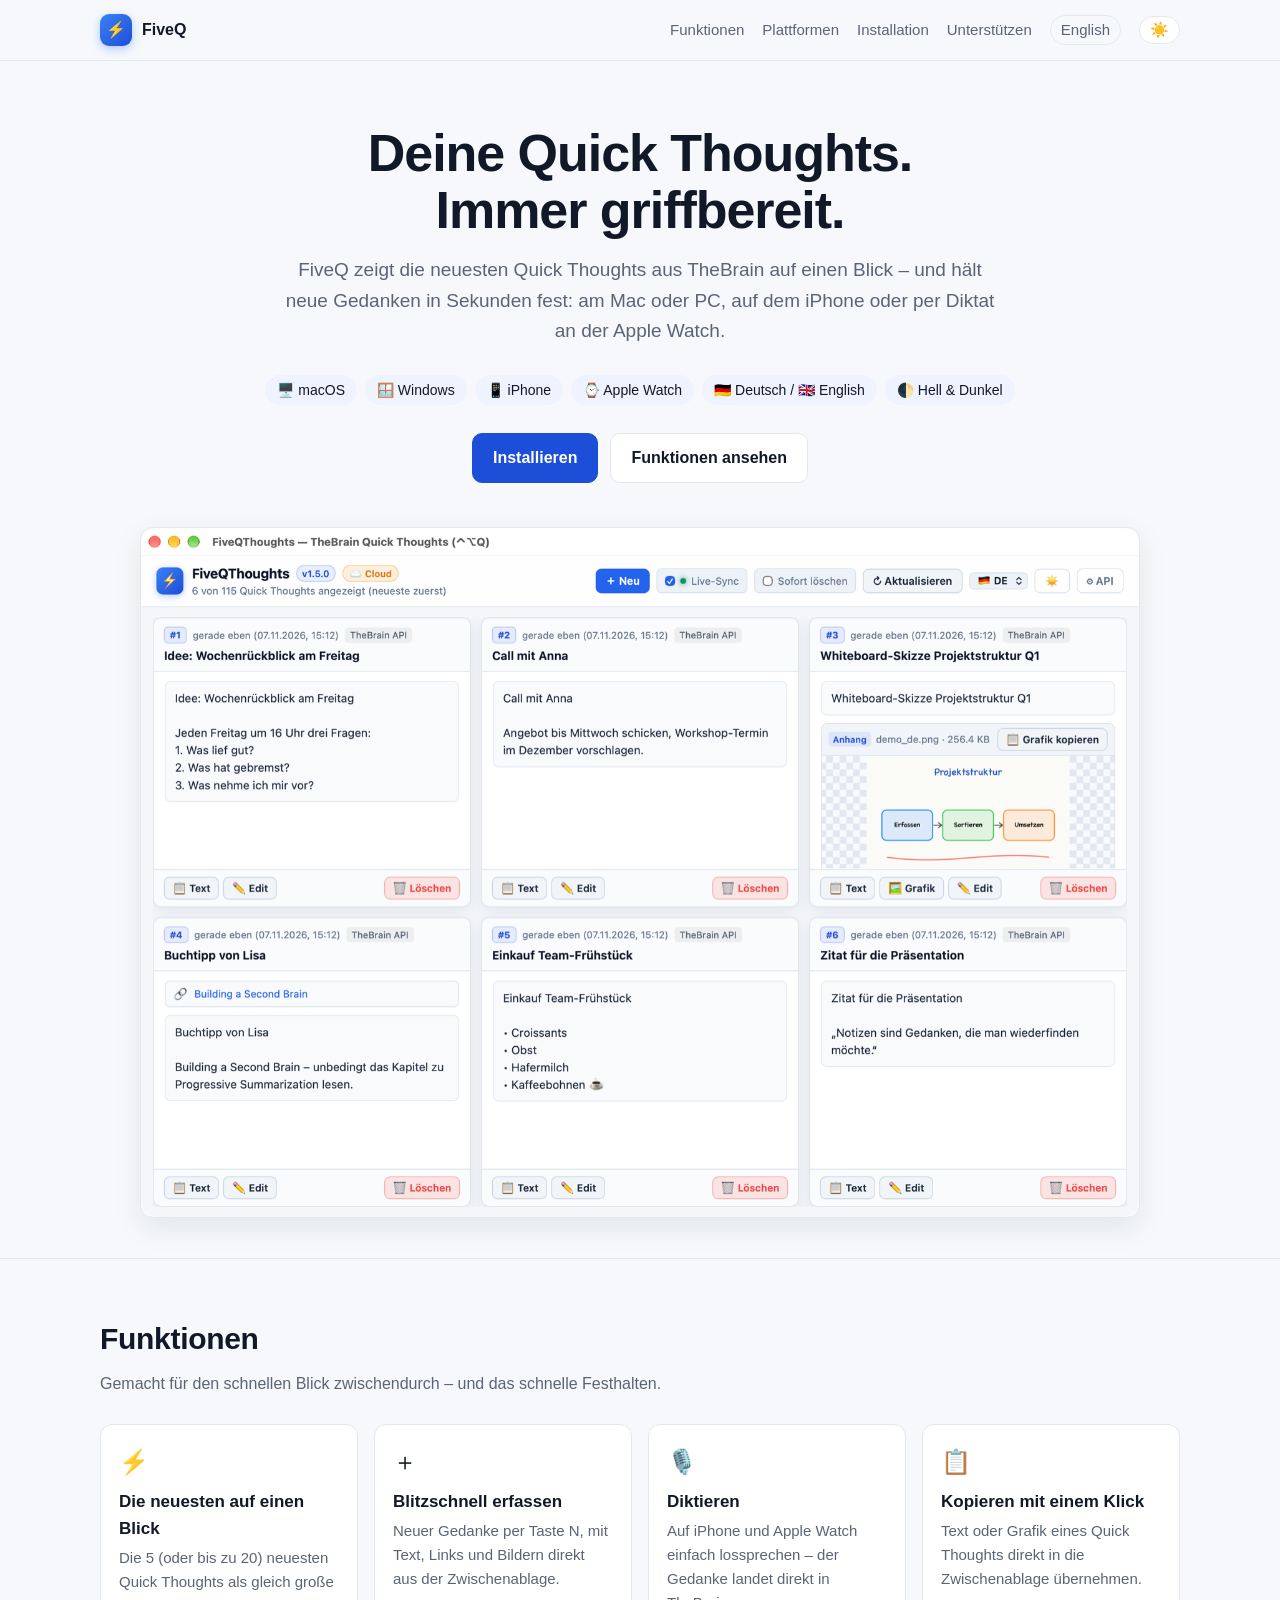
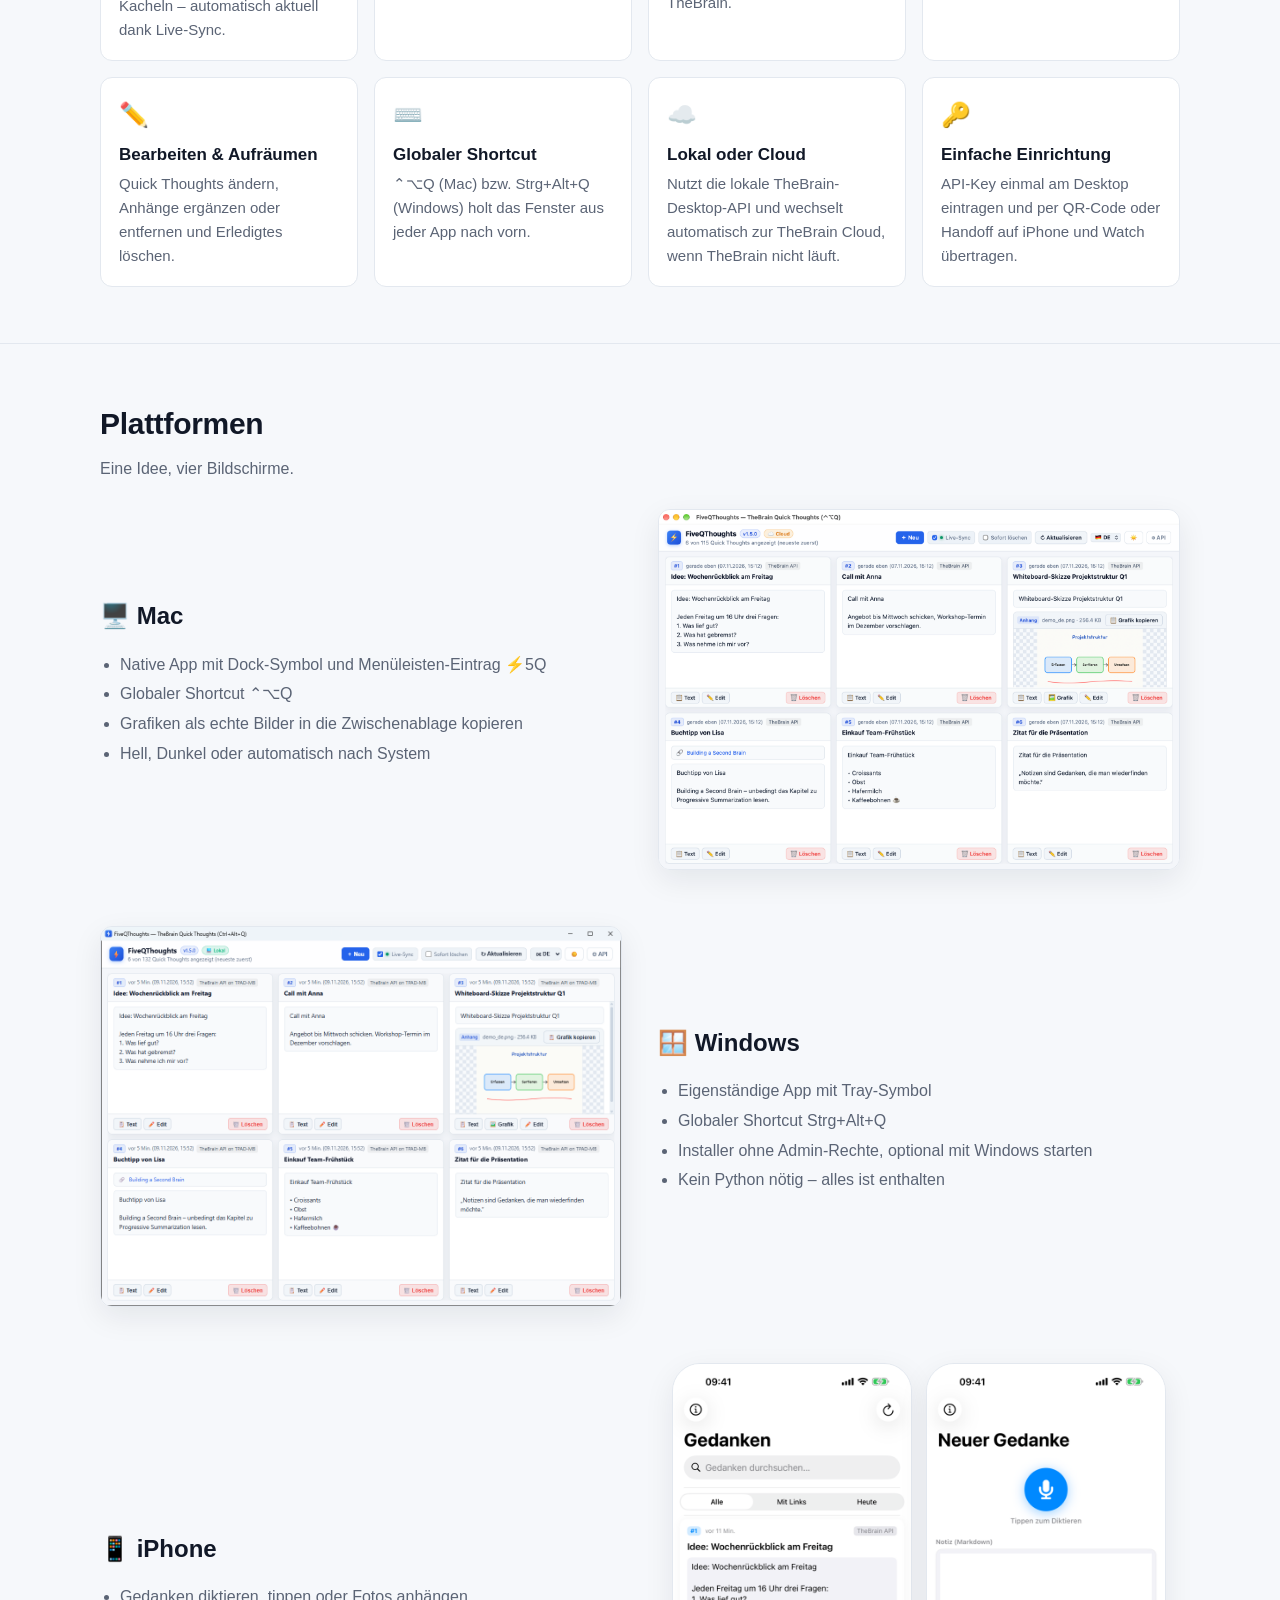
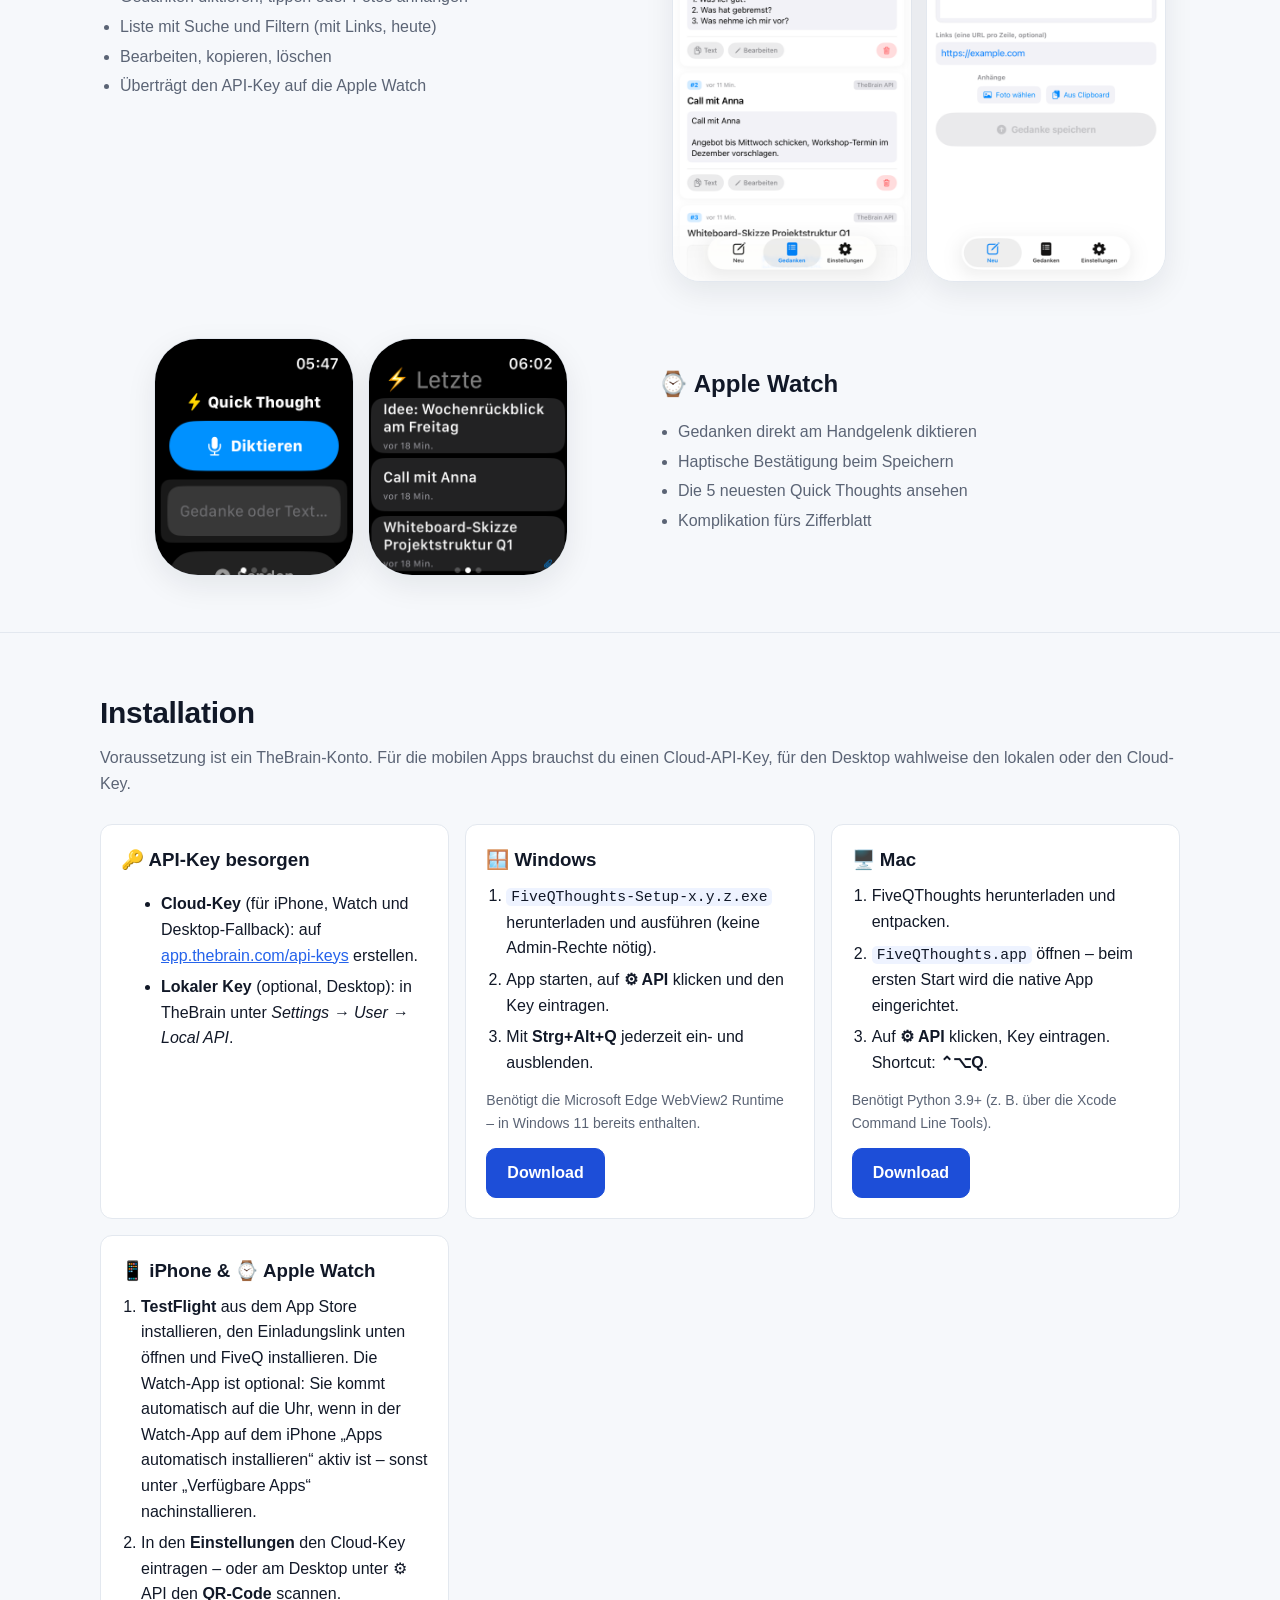
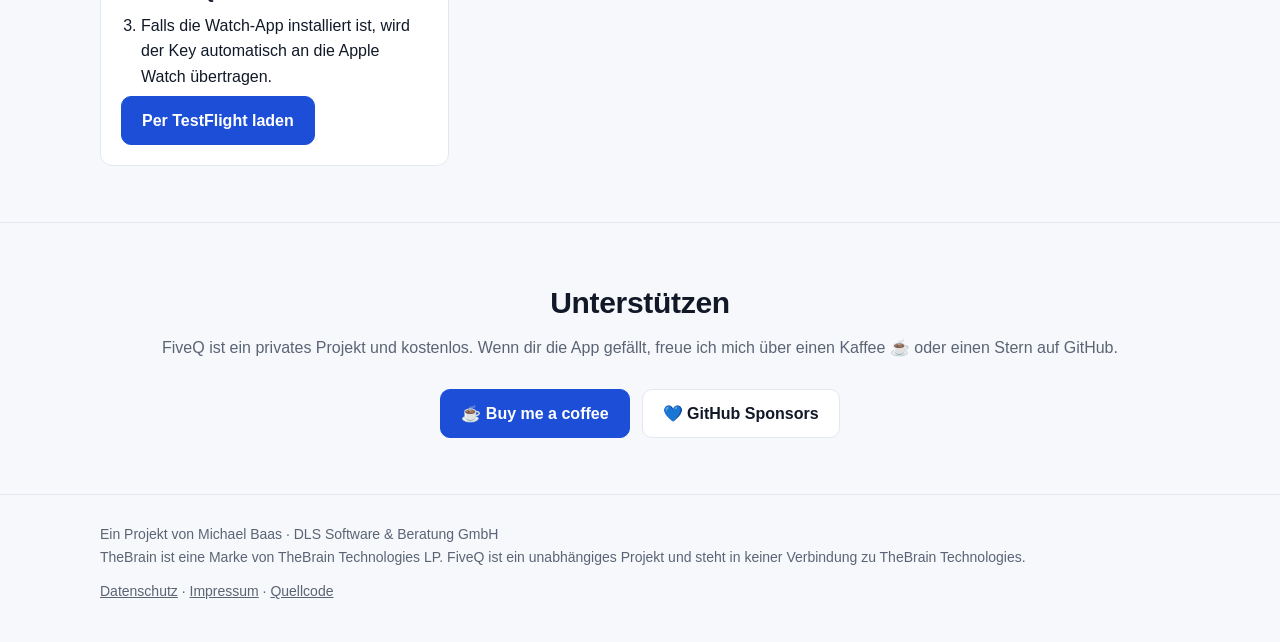
==== commit 64a942b7: "Install section: link to TestFlight instead of 'coming soon' Co-Authored-By: Claude Sonnet 5.5 <nore" ====
--- a/docs/de/index.html
+++ b/docs/de/index.html
@@ -98,7 +98,7 @@
     <div class="card"><h3>🔑 API-Key besorgen</h3><ul><li><strong>Cloud-Key</strong> (für iPhone, Watch und Desktop-Fallback): auf <a href="https://app.thebrain.com/api-keys">app.thebrain.com/api-keys</a> erstellen.</li><li><strong>Lokaler Key</strong> (optional, Desktop): in TheBrain unter <em>Settings → User → Local API</em>.</li></ul></div>
     <div class="card"><h3>🪟 Windows</h3><ol><li><code>FiveQThoughts-Setup-x.y.z.exe</code> herunterladen und ausführen (keine Admin-Rechte nötig).</li><li>App starten, auf <strong>⚙ API</strong> klicken und den Key eintragen.</li><li>Mit <strong>Strg+Alt+Q</strong> jederzeit ein- und ausblenden.</li></ol><p class="note">Benötigt die Microsoft Edge WebView2 Runtime – in Windows 11 bereits enthalten.</p><a class="btn primary" href="https://github.com/mbaas2/FiveQThoughts/releases/latest">Download</a></div>
     <div class="card"><h3>🖥️ Mac</h3><ol><li>FiveQThoughts herunterladen und entpacken.</li><li><code>FiveQThoughts.app</code> öffnen – beim ersten Start wird die native App eingerichtet.</li><li>Auf <strong>⚙ API</strong> klicken, Key eintragen. Shortcut: <strong>⌃⌥Q</strong>.</li></ol><p class="note">Benötigt Python 3.9+ (z. B. über die Xcode Command Line Tools).</p><a class="btn primary" href="https://github.com/mbaas2/FiveQThoughts/releases/latest">Download</a></div>
-    <div class="card"><h3>📱 iPhone & ⌚ Apple Watch</h3><ol><li>FiveQ aus dem App Store laden. Die Watch-App ist optional: Sie kommt automatisch auf die Uhr, wenn in der Watch-App auf dem iPhone „Apps automatisch installieren“ aktiv ist – sonst unter „Verfügbare Apps“ nachinstallieren.</li><li>In den <strong>Einstellungen</strong> den Cloud-Key eintragen – oder am Desktop unter ⚙ API den <strong>QR-Code</strong> scannen.</li><li>Falls die Watch-App installiert ist, wird der Key automatisch an die Apple Watch übertragen.</li></ol><span class="btn" aria-disabled="true">Demnächst verfügbar</span></div>
+    <div class="card"><h3>📱 iPhone & ⌚ Apple Watch</h3><ol><li><strong>TestFlight</strong> aus dem App Store installieren, den Einladungslink unten öffnen und FiveQ installieren. Die Watch-App ist optional: Sie kommt automatisch auf die Uhr, wenn in der Watch-App auf dem iPhone „Apps automatisch installieren“ aktiv ist – sonst unter „Verfügbare Apps“ nachinstallieren.</li><li>In den <strong>Einstellungen</strong> den Cloud-Key eintragen – oder am Desktop unter ⚙ API den <strong>QR-Code</strong> scannen.</li><li>Falls die Watch-App installiert ist, wird der Key automatisch an die Apple Watch übertragen.</li></ol><a class="btn primary" href="https://testflight.apple.com/join/Fmn9sSgS">Per TestFlight laden</a></div>
   </div>
 </div></section>
 
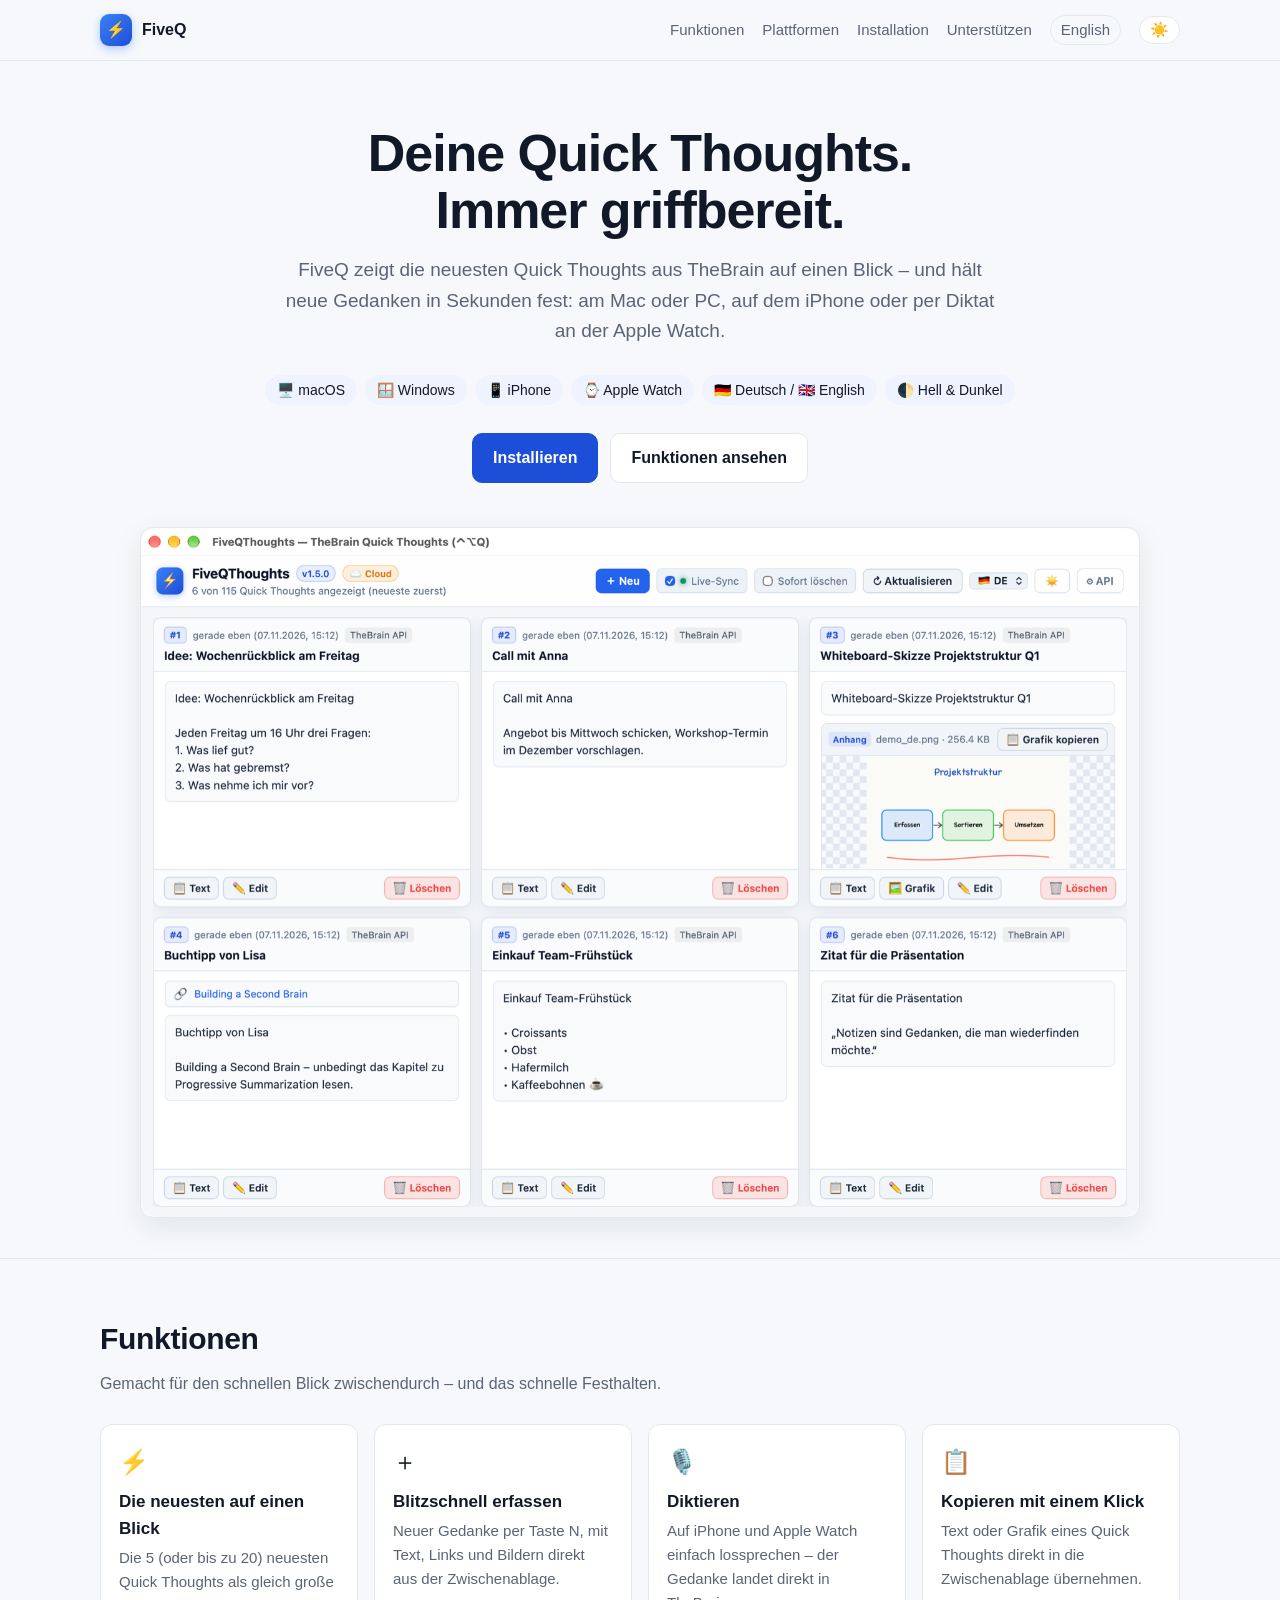
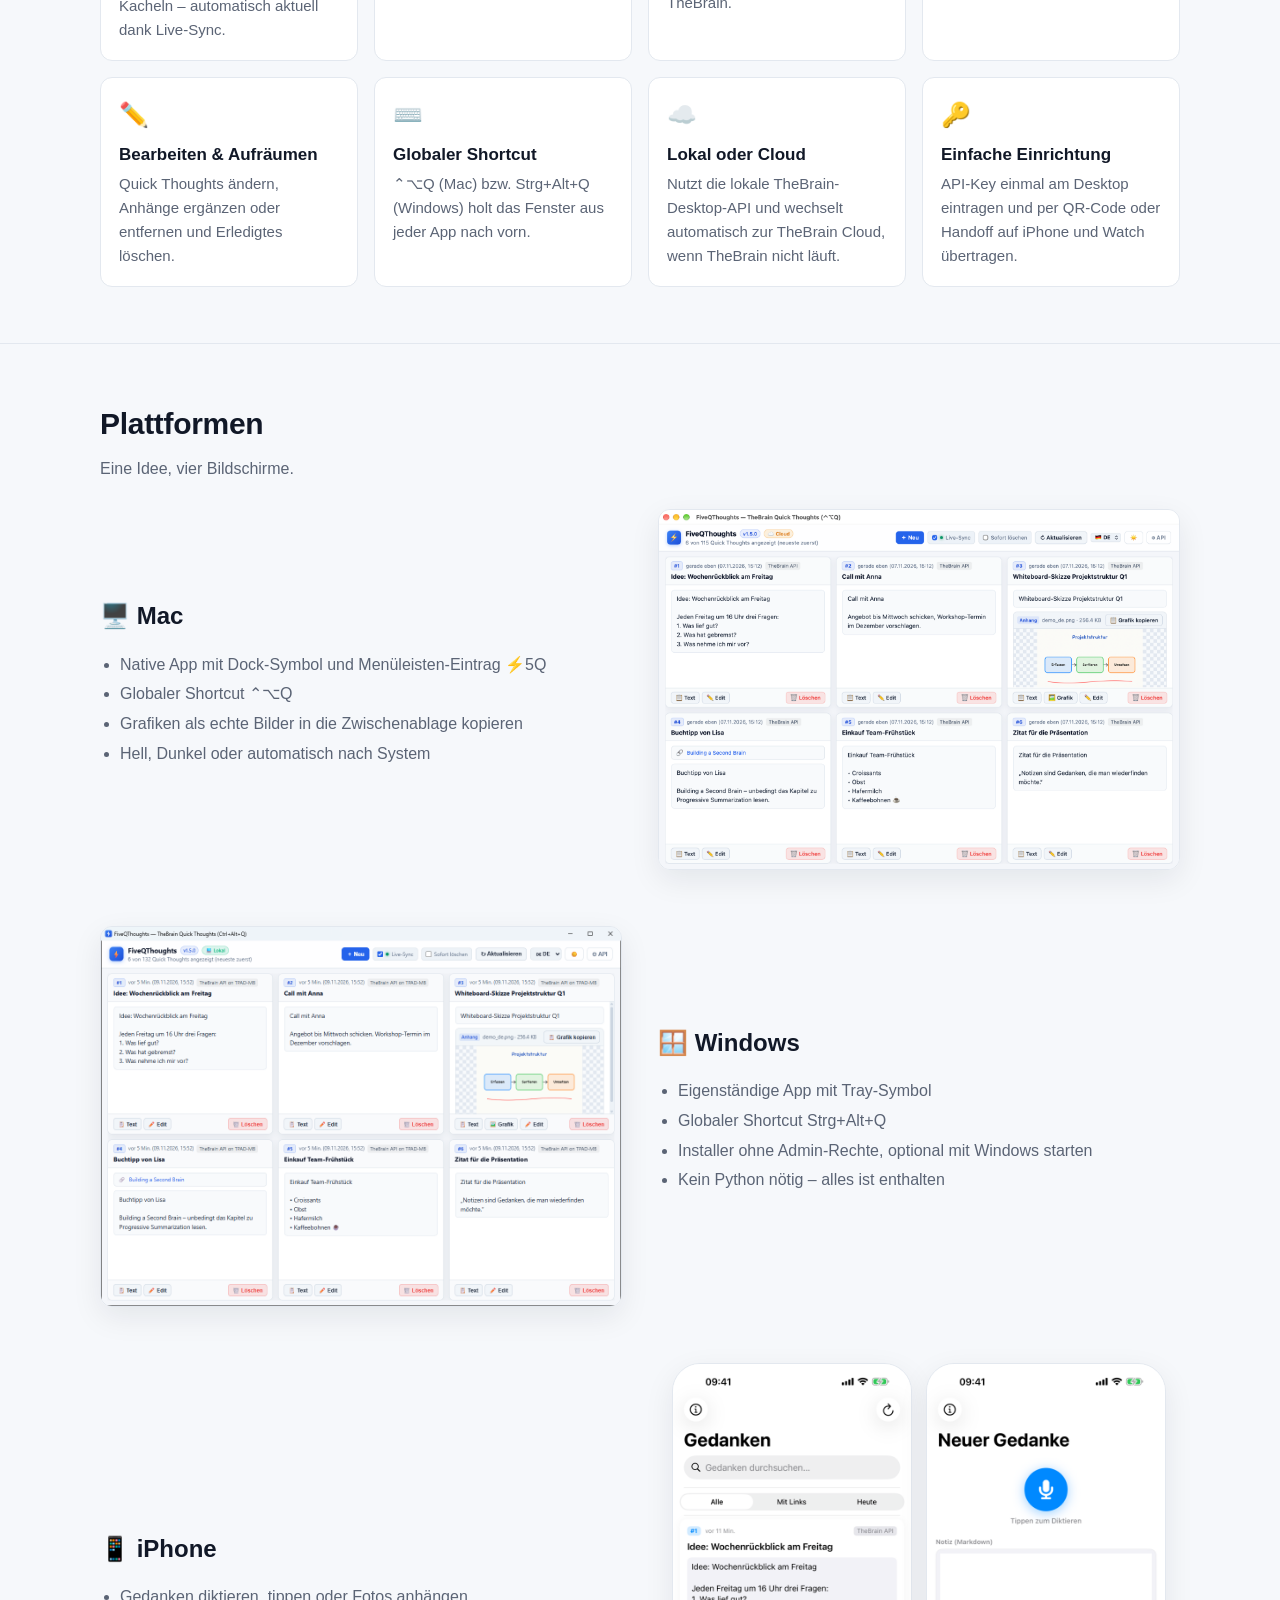
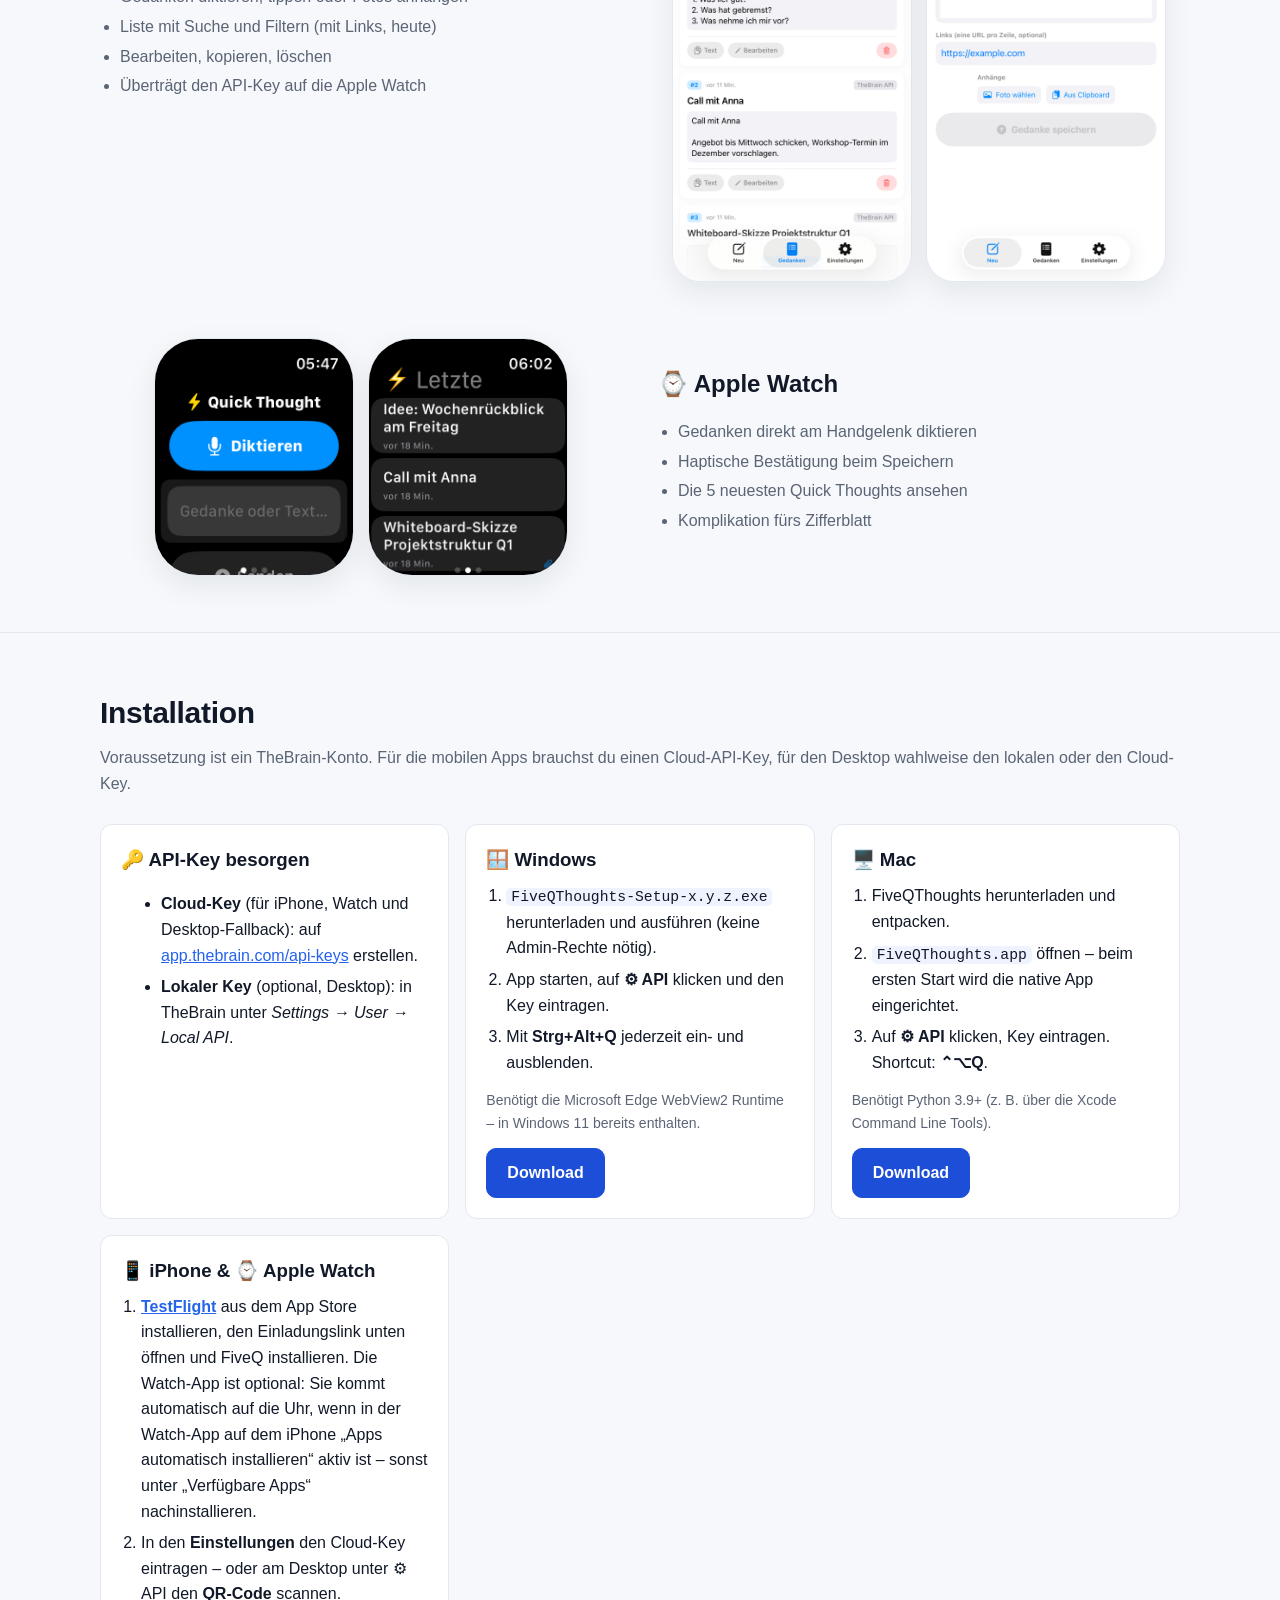
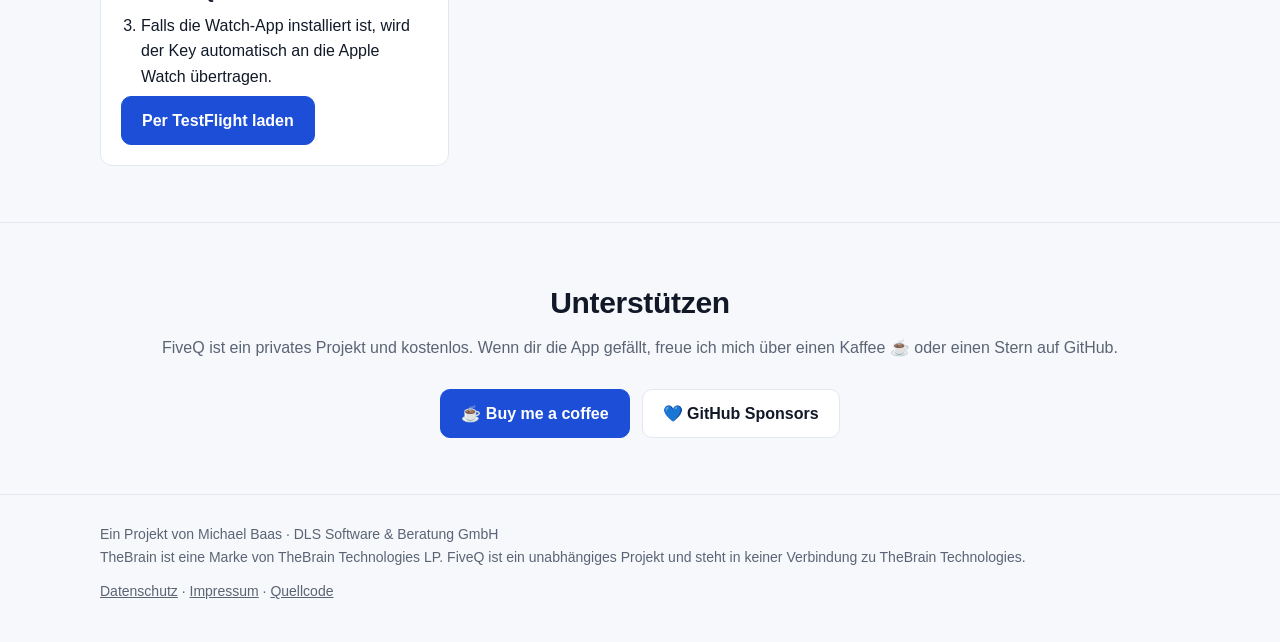
==== commit cf84664e: "link Testflight" ====
--- a/docs/de/index.html
+++ b/docs/de/index.html
@@ -98,7 +98,7 @@
     <div class="card"><h3>🔑 API-Key besorgen</h3><ul><li><strong>Cloud-Key</strong> (für iPhone, Watch und Desktop-Fallback): auf <a href="https://app.thebrain.com/api-keys">app.thebrain.com/api-keys</a> erstellen.</li><li><strong>Lokaler Key</strong> (optional, Desktop): in TheBrain unter <em>Settings → User → Local API</em>.</li></ul></div>
     <div class="card"><h3>🪟 Windows</h3><ol><li><code>FiveQThoughts-Setup-x.y.z.exe</code> herunterladen und ausführen (keine Admin-Rechte nötig).</li><li>App starten, auf <strong>⚙ API</strong> klicken und den Key eintragen.</li><li>Mit <strong>Strg+Alt+Q</strong> jederzeit ein- und ausblenden.</li></ol><p class="note">Benötigt die Microsoft Edge WebView2 Runtime – in Windows 11 bereits enthalten.</p><a class="btn primary" href="https://github.com/mbaas2/FiveQThoughts/releases/latest">Download</a></div>
     <div class="card"><h3>🖥️ Mac</h3><ol><li>FiveQThoughts herunterladen und entpacken.</li><li><code>FiveQThoughts.app</code> öffnen – beim ersten Start wird die native App eingerichtet.</li><li>Auf <strong>⚙ API</strong> klicken, Key eintragen. Shortcut: <strong>⌃⌥Q</strong>.</li></ol><p class="note">Benötigt Python 3.9+ (z. B. über die Xcode Command Line Tools).</p><a class="btn primary" href="https://github.com/mbaas2/FiveQThoughts/releases/latest">Download</a></div>
-    <div class="card"><h3>📱 iPhone & ⌚ Apple Watch</h3><ol><li><strong>TestFlight</strong> aus dem App Store installieren, den Einladungslink unten öffnen und FiveQ installieren. Die Watch-App ist optional: Sie kommt automatisch auf die Uhr, wenn in der Watch-App auf dem iPhone „Apps automatisch installieren“ aktiv ist – sonst unter „Verfügbare Apps“ nachinstallieren.</li><li>In den <strong>Einstellungen</strong> den Cloud-Key eintragen – oder am Desktop unter ⚙ API den <strong>QR-Code</strong> scannen.</li><li>Falls die Watch-App installiert ist, wird der Key automatisch an die Apple Watch übertragen.</li></ol><a class="btn primary" href="https://testflight.apple.com/join/Fmn9sSgS">Per TestFlight laden</a></div>
+    <div class="card"><h3>📱 iPhone & ⌚ Apple Watch</h3><ol><li><a href="https://apps.apple.com/app/testflight/id899247664"><strong>TestFlight</strong></a> aus dem App Store installieren, den Einladungslink unten öffnen und FiveQ installieren. Die Watch-App ist optional: Sie kommt automatisch auf die Uhr, wenn in der Watch-App auf dem iPhone „Apps automatisch installieren“ aktiv ist – sonst unter „Verfügbare Apps“ nachinstallieren.</li><li>In den <strong>Einstellungen</strong> den Cloud-Key eintragen – oder am Desktop unter ⚙ API den <strong>QR-Code</strong> scannen.</li><li>Falls die Watch-App installiert ist, wird der Key automatisch an die Apple Watch übertragen.</li></ol><a class="btn primary" href="https://testflight.apple.com/join/Fmn9sSgS">Per TestFlight laden</a></div>
   </div>
 </div></section>
 
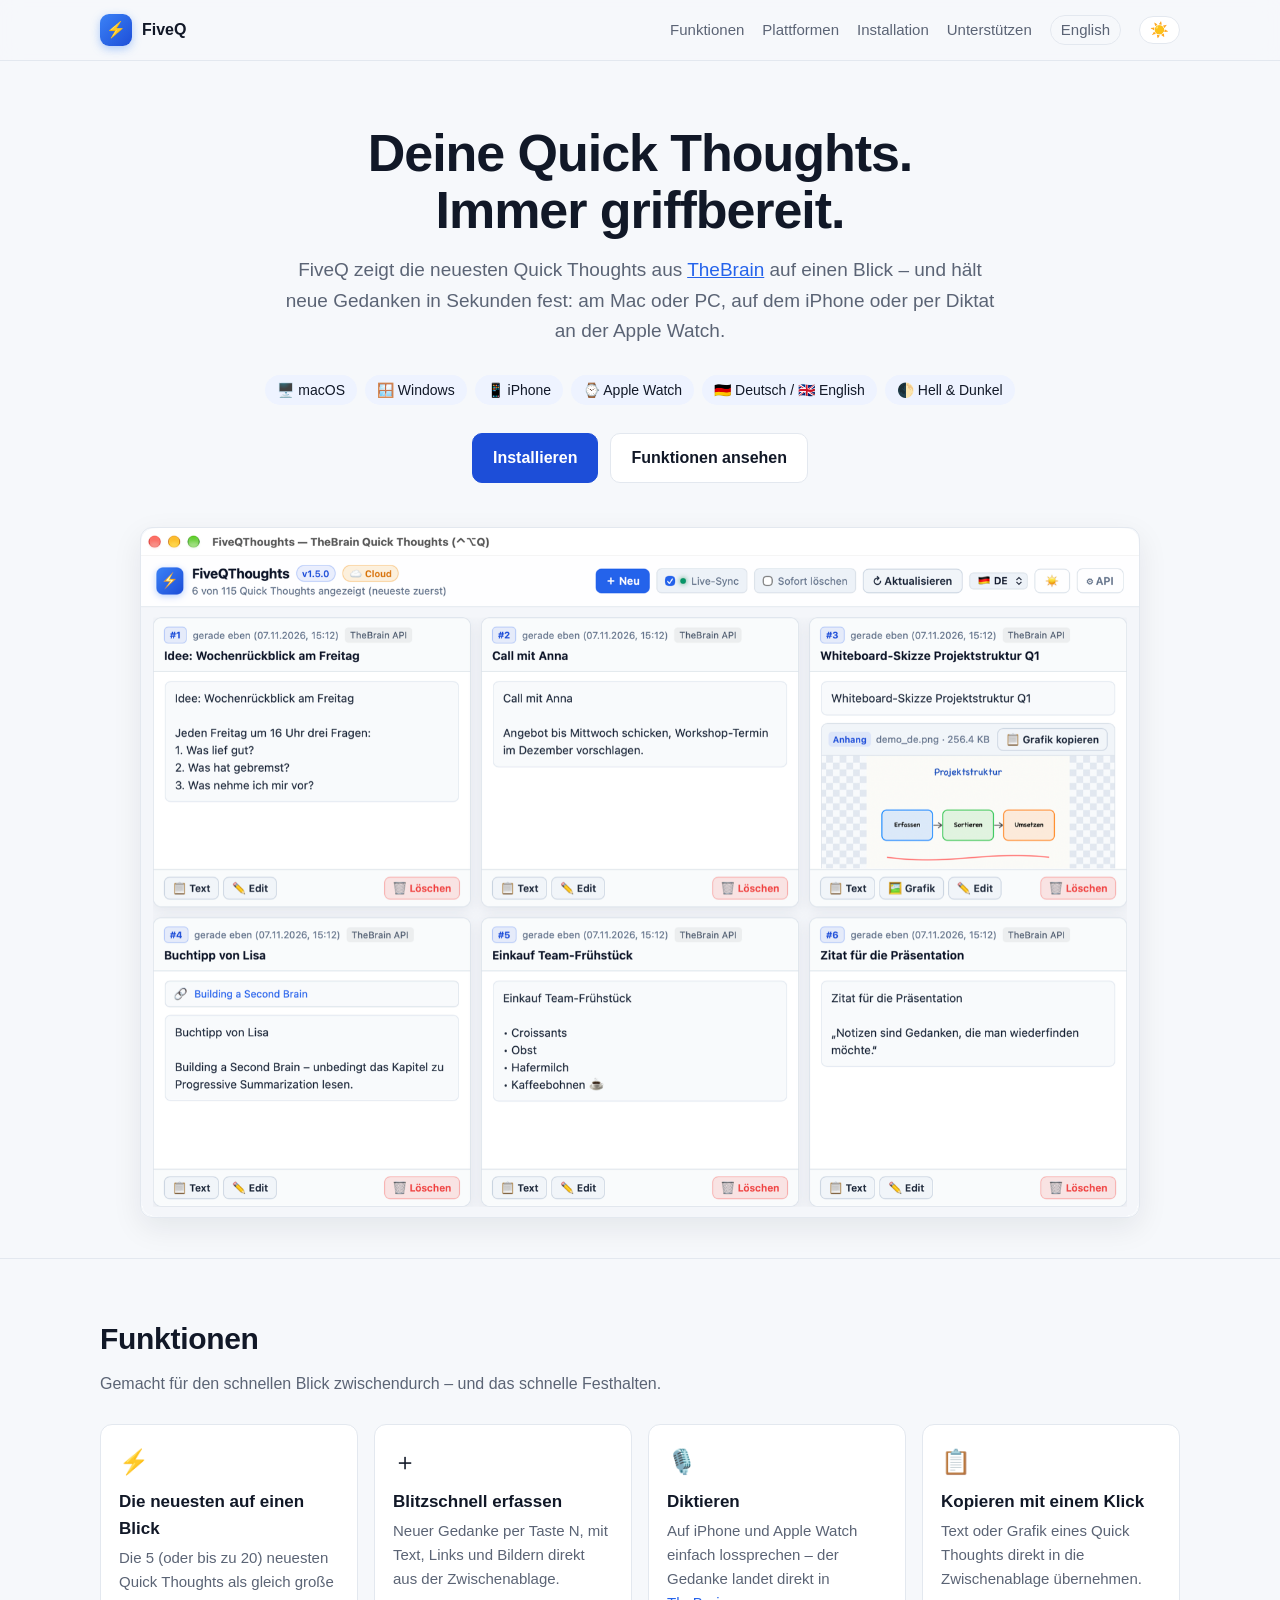
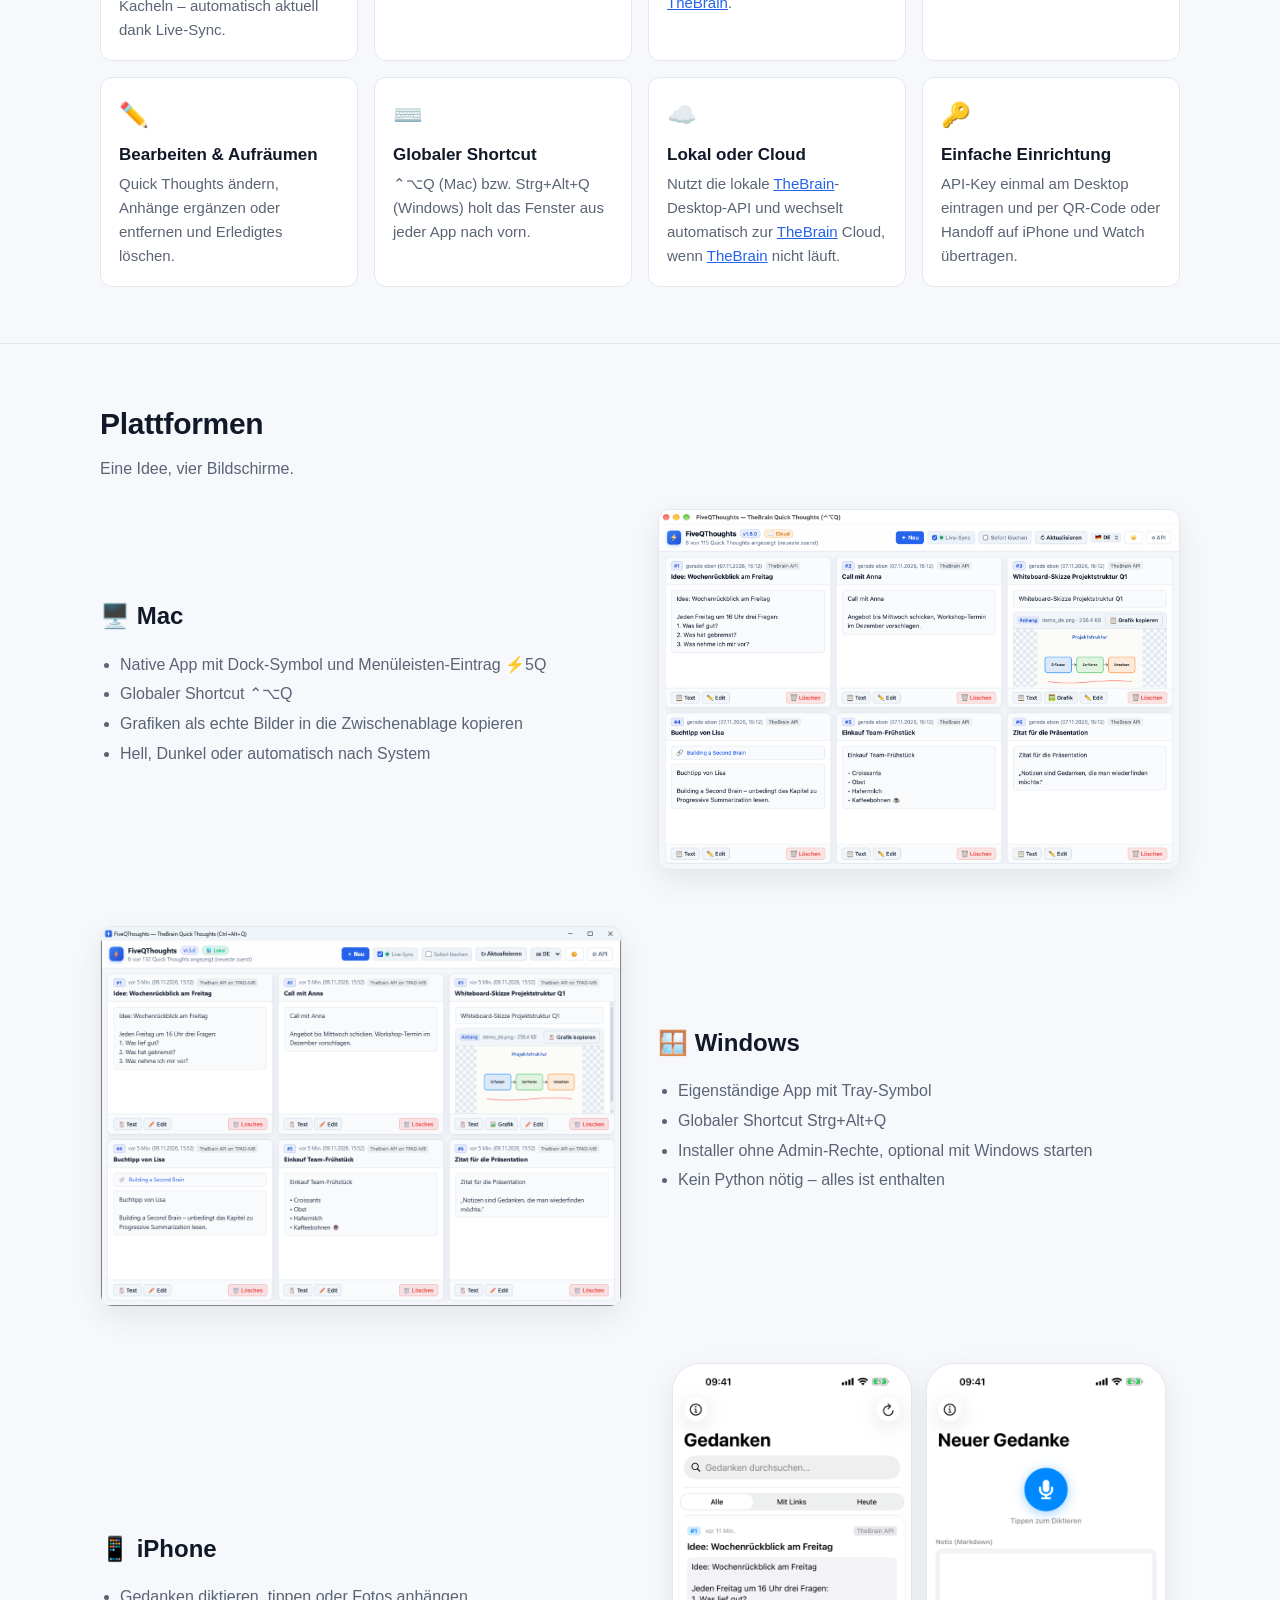
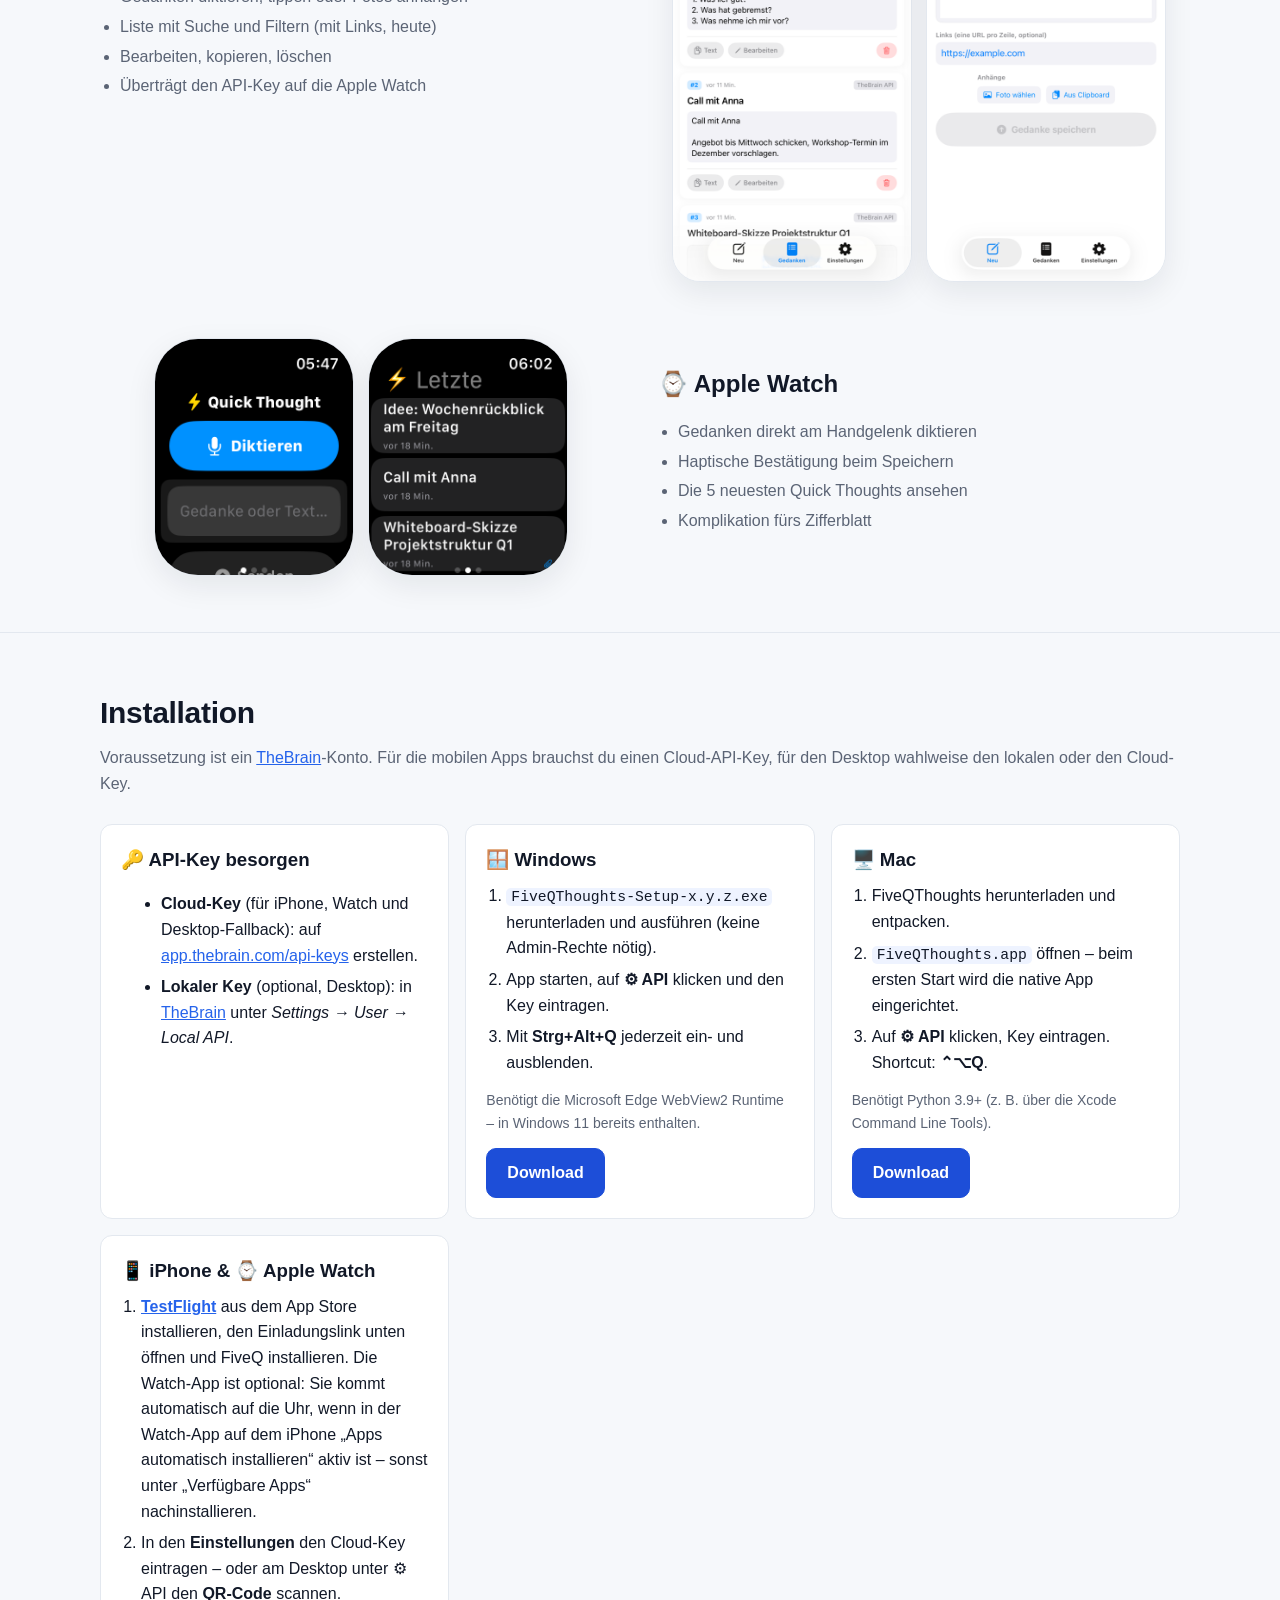
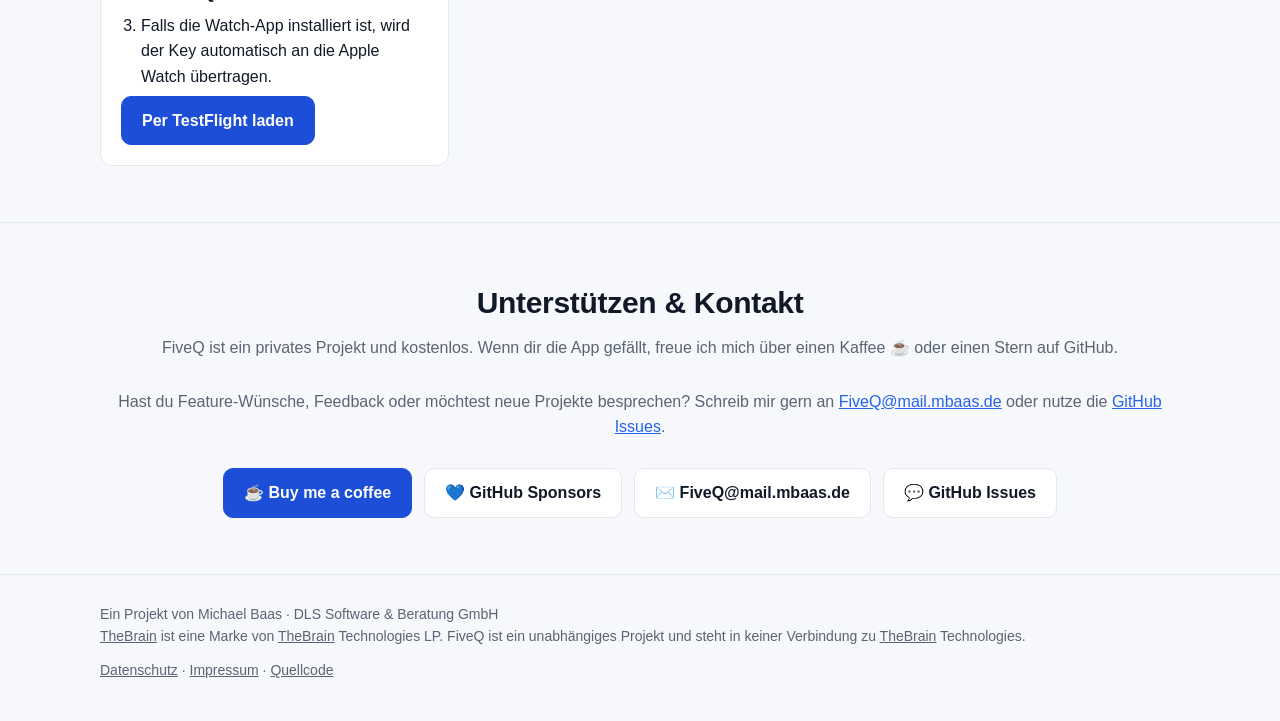
==== commit 7c812c0e: "Link TheBrain to thebrain.com and add contact email & GitHub Issues to Support section" ====
--- a/docs/de/index.html
+++ b/docs/de/index.html
@@ -57,7 +57,7 @@
 
 <div class="hero"><div class="wrap">
   <h1>Deine Quick Thoughts.<br>Immer griffbereit.</h1>
-  <p class="lead">FiveQ zeigt die neuesten Quick Thoughts aus TheBrain auf einen Blick – und hält neue Gedanken in Sekunden fest: am Mac oder PC, auf dem iPhone oder per Diktat an der Apple Watch.</p>
+  <p class="lead">FiveQ zeigt die neuesten Quick Thoughts aus <a href="https://www.thebrain.com">TheBrain</a> auf einen Blick – und hält neue Gedanken in Sekunden fest: am Mac oder PC, auf dem iPhone oder per Diktat an der Apple Watch.</p>
   <div class="badges"><span class="badge">🖥️ macOS</span><span class="badge">🪟 Windows</span><span class="badge">📱 iPhone</span><span class="badge">⌚ Apple Watch</span><span class="badge">🇩🇪 Deutsch / 🇬🇧 English</span><span class="badge">🌓 Hell &amp; Dunkel</span></div>
   <div class="cta"><a class="btn primary" href="#installation">Installieren</a><a class="btn" href="#funktionen">Funktionen ansehen</a></div>
   <div class="hero-shot"><picture><source srcset="../img/mac-de-dark.png" media="(prefers-color-scheme: dark)"><img class="shot" src="../img/mac-de-light.png" alt="FiveQThoughts auf dem Mac mit sechs Quick Thoughts" loading="lazy"></picture></div>
@@ -65,7 +65,7 @@
 
 <section id="funktionen"><div class="wrap">
   <h2>Funktionen</h2><p class="sub">Gemacht für den schnellen Blick zwischendurch – und das schnelle Festhalten.</p>
-  <div class="features"><div class="feature"><div class="ico">⚡</div><h3>Die neuesten auf einen Blick</h3><p>Die 5 (oder bis zu 20) neuesten Quick Thoughts als gleich große Kacheln – automatisch aktuell dank Live-Sync.</p></div><div class="feature"><div class="ico">＋</div><h3>Blitzschnell erfassen</h3><p>Neuer Gedanke per Taste N, mit Text, Links und Bildern direkt aus der Zwischenablage.</p></div><div class="feature"><div class="ico">🎙️</div><h3>Diktieren</h3><p>Auf iPhone und Apple Watch einfach lossprechen – der Gedanke landet direkt in TheBrain.</p></div><div class="feature"><div class="ico">📋</div><h3>Kopieren mit einem Klick</h3><p>Text oder Grafik eines Quick Thoughts direkt in die Zwischenablage übernehmen.</p></div><div class="feature"><div class="ico">✏️</div><h3>Bearbeiten &amp; Aufräumen</h3><p>Quick Thoughts ändern, Anhänge ergänzen oder entfernen und Erledigtes löschen.</p></div><div class="feature"><div class="ico">⌨️</div><h3>Globaler Shortcut</h3><p>⌃⌥Q (Mac) bzw. Strg+Alt+Q (Windows) holt das Fenster aus jeder App nach vorn.</p></div><div class="feature"><div class="ico">☁️</div><h3>Lokal oder Cloud</h3><p>Nutzt die lokale TheBrain-Desktop-API und wechselt automatisch zur TheBrain Cloud, wenn TheBrain nicht läuft.</p></div><div class="feature"><div class="ico">🔑</div><h3>Einfache Einrichtung</h3><p>API-Key einmal am Desktop eintragen und per QR-Code oder Handoff auf iPhone und Watch übertragen.</p></div></div>
+  <div class="features"><div class="feature"><div class="ico">⚡</div><h3>Die neuesten auf einen Blick</h3><p>Die 5 (oder bis zu 20) neuesten Quick Thoughts als gleich große Kacheln – automatisch aktuell dank Live-Sync.</p></div><div class="feature"><div class="ico">＋</div><h3>Blitzschnell erfassen</h3><p>Neuer Gedanke per Taste N, mit Text, Links und Bildern direkt aus der Zwischenablage.</p></div><div class="feature"><div class="ico">🎙️</div><h3>Diktieren</h3><p>Auf iPhone und Apple Watch einfach lossprechen – der Gedanke landet direkt in <a href="https://www.thebrain.com">TheBrain</a>.</p></div><div class="feature"><div class="ico">📋</div><h3>Kopieren mit einem Klick</h3><p>Text oder Grafik eines Quick Thoughts direkt in die Zwischenablage übernehmen.</p></div><div class="feature"><div class="ico">✏️</div><h3>Bearbeiten &amp; Aufräumen</h3><p>Quick Thoughts ändern, Anhänge ergänzen oder entfernen und Erledigtes löschen.</p></div><div class="feature"><div class="ico">⌨️</div><h3>Globaler Shortcut</h3><p>⌃⌥Q (Mac) bzw. Strg+Alt+Q (Windows) holt das Fenster aus jeder App nach vorn.</p></div><div class="feature"><div class="ico">☁️</div><h3>Lokal oder Cloud</h3><p>Nutzt die lokale <a href="https://www.thebrain.com">TheBrain</a>-Desktop-API und wechselt automatisch zur <a href="https://www.thebrain.com">TheBrain</a> Cloud, wenn <a href="https://www.thebrain.com">TheBrain</a> nicht läuft.</p></div><div class="feature"><div class="ico">🔑</div><h3>Einfache Einrichtung</h3><p>API-Key einmal am Desktop eintragen und per QR-Code oder Handoff auf iPhone und Watch übertragen.</p></div></div>
 </div></section>
 
 <section id="plattformen"><div class="wrap">
@@ -93,9 +93,9 @@
 </div></section>
 
 <section id="installation"><div class="wrap">
-  <h2>Installation</h2><p class="sub">Voraussetzung ist ein TheBrain-Konto. Für die mobilen Apps brauchst du einen Cloud-API-Key, für den Desktop wahlweise den lokalen oder den Cloud-Key.</p>
+  <h2>Installation</h2><p class="sub">Voraussetzung ist ein <a href="https://www.thebrain.com">TheBrain</a>-Konto. Für die mobilen Apps brauchst du einen Cloud-API-Key, für den Desktop wahlweise den lokalen oder den Cloud-Key.</p>
   <div class="install">
-    <div class="card"><h3>🔑 API-Key besorgen</h3><ul><li><strong>Cloud-Key</strong> (für iPhone, Watch und Desktop-Fallback): auf <a href="https://app.thebrain.com/api-keys">app.thebrain.com/api-keys</a> erstellen.</li><li><strong>Lokaler Key</strong> (optional, Desktop): in TheBrain unter <em>Settings → User → Local API</em>.</li></ul></div>
+    <div class="card"><h3>🔑 API-Key besorgen</h3><ul><li><strong>Cloud-Key</strong> (für iPhone, Watch und Desktop-Fallback): auf <a href="https://app.thebrain.com/api-keys">app.thebrain.com/api-keys</a> erstellen.</li><li><strong>Lokaler Key</strong> (optional, Desktop): in <a href="https://www.thebrain.com">TheBrain</a> unter <em>Settings → User → Local API</em>.</li></ul></div>
     <div class="card"><h3>🪟 Windows</h3><ol><li><code>FiveQThoughts-Setup-x.y.z.exe</code> herunterladen und ausführen (keine Admin-Rechte nötig).</li><li>App starten, auf <strong>⚙ API</strong> klicken und den Key eintragen.</li><li>Mit <strong>Strg+Alt+Q</strong> jederzeit ein- und ausblenden.</li></ol><p class="note">Benötigt die Microsoft Edge WebView2 Runtime – in Windows 11 bereits enthalten.</p><a class="btn primary" href="https://github.com/mbaas2/FiveQThoughts/releases/latest">Download</a></div>
     <div class="card"><h3>🖥️ Mac</h3><ol><li>FiveQThoughts herunterladen und entpacken.</li><li><code>FiveQThoughts.app</code> öffnen – beim ersten Start wird die native App eingerichtet.</li><li>Auf <strong>⚙ API</strong> klicken, Key eintragen. Shortcut: <strong>⌃⌥Q</strong>.</li></ol><p class="note">Benötigt Python 3.9+ (z. B. über die Xcode Command Line Tools).</p><a class="btn primary" href="https://github.com/mbaas2/FiveQThoughts/releases/latest">Download</a></div>
     <div class="card"><h3>📱 iPhone & ⌚ Apple Watch</h3><ol><li><a href="https://apps.apple.com/app/testflight/id899247664"><strong>TestFlight</strong></a> aus dem App Store installieren, den Einladungslink unten öffnen und FiveQ installieren. Die Watch-App ist optional: Sie kommt automatisch auf die Uhr, wenn in der Watch-App auf dem iPhone „Apps automatisch installieren“ aktiv ist – sonst unter „Verfügbare Apps“ nachinstallieren.</li><li>In den <strong>Einstellungen</strong> den Cloud-Key eintragen – oder am Desktop unter ⚙ API den <strong>QR-Code</strong> scannen.</li><li>Falls die Watch-App installiert ist, wird der Key automatisch an die Apple Watch übertragen.</li></ol><a class="btn primary" href="https://testflight.apple.com/join/Fmn9sSgS">Per TestFlight laden</a></div>
@@ -103,13 +103,15 @@
 </div></section>
 
 <section id="unterstuetzen" class="support"><div class="wrap">
-  <h2>Unterstützen</h2><p class="sub">FiveQ ist ein privates Projekt und kostenlos. Wenn dir die App gefällt, freue ich mich über einen Kaffee ☕ oder einen Stern auf GitHub.</p>
-  <div class="cta"><a class="btn primary" href="https://buymeacoffee.com/mbaas">☕ Buy me a coffee</a><a class="btn" href="https://github.com/sponsors/mbaas2">💙 GitHub Sponsors</a></div>
+  <h2>Unterstützen &amp; Kontakt</h2>
+  <p class="sub">FiveQ ist ein privates Projekt und kostenlos. Wenn dir die App gefällt, freue ich mich über einen Kaffee ☕ oder einen Stern auf GitHub.</p>
+  <p class="sub">Hast du Feature-Wünsche, Feedback oder möchtest neue Projekte besprechen? Schreib mir gern an <a href="mailto:FiveQ@mail.mbaas.de">FiveQ@mail.mbaas.de</a> oder nutze die <a href="https://github.com/mbaas2/FiveQThoughts/issues">GitHub Issues</a>.</p>
+  <div class="cta"><a class="btn primary" href="https://buymeacoffee.com/mbaas">☕ Buy me a coffee</a><a class="btn" href="https://github.com/sponsors/mbaas2">💙 GitHub Sponsors</a><a class="btn" href="mailto:FiveQ@mail.mbaas.de">✉️ FiveQ@mail.mbaas.de</a><a class="btn" href="https://github.com/mbaas2/FiveQThoughts/issues">💬 GitHub Issues</a></div>
 </div></section>
 
 </main>
 <footer><div class="wrap">
-  <div>Ein Projekt von Michael Baas · DLS Software &amp; Beratung GmbH<br><span class="note">TheBrain ist eine Marke von TheBrain Technologies LP. FiveQ ist ein unabhängiges Projekt und steht in keiner Verbindung zu TheBrain Technologies.</span></div>
+  <div>Ein Projekt von Michael Baas · DLS Software &amp; Beratung GmbH<br><span class="note"><a href="https://www.thebrain.com">TheBrain</a> ist eine Marke von <a href="https://www.thebrain.com">TheBrain</a> Technologies LP. FiveQ ist ein unabhängiges Projekt und steht in keiner Verbindung zu <a href="https://www.thebrain.com">TheBrain</a> Technologies.</span></div>
   <div><a href="datenschutz.html">Datenschutz</a> · <a href="impressum.html">Impressum</a> · <a href="https://github.com/mbaas2/FiveQThoughts">Quellcode</a></div>
 </div></footer>
 </body>
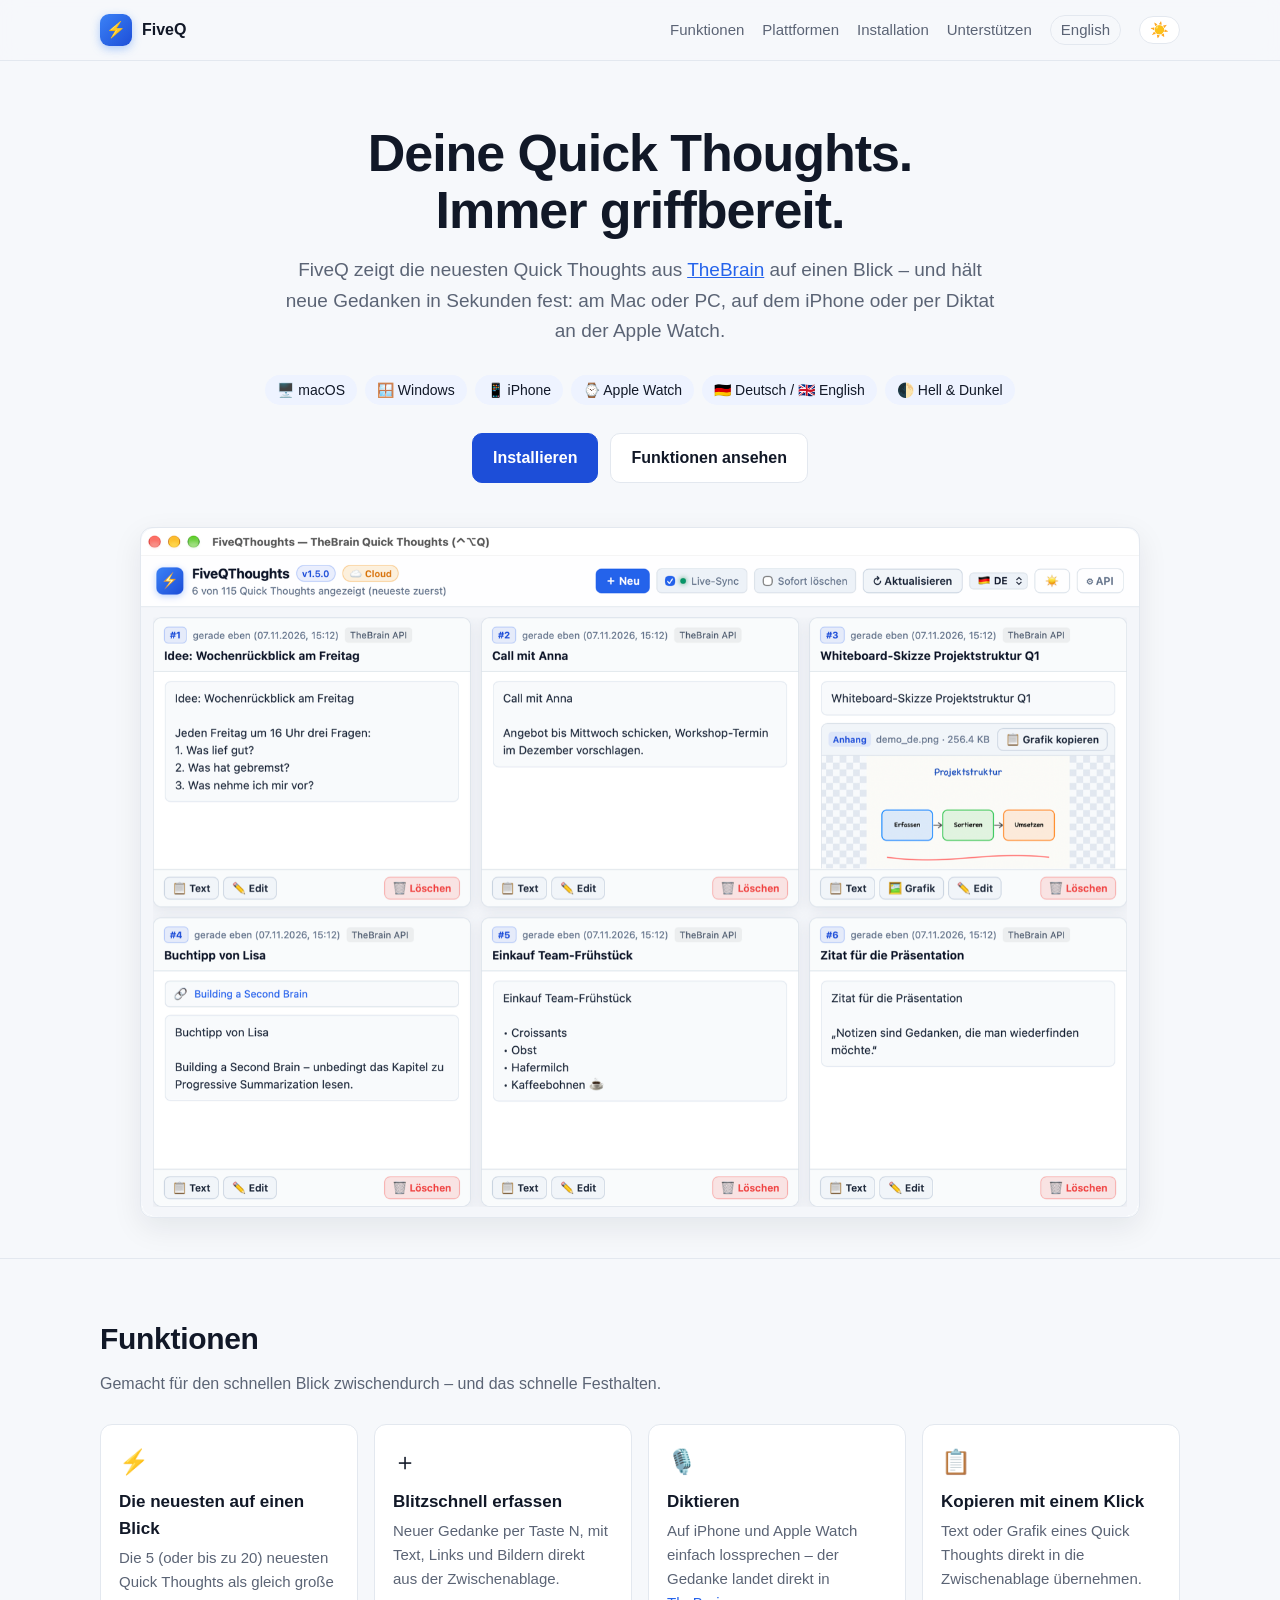
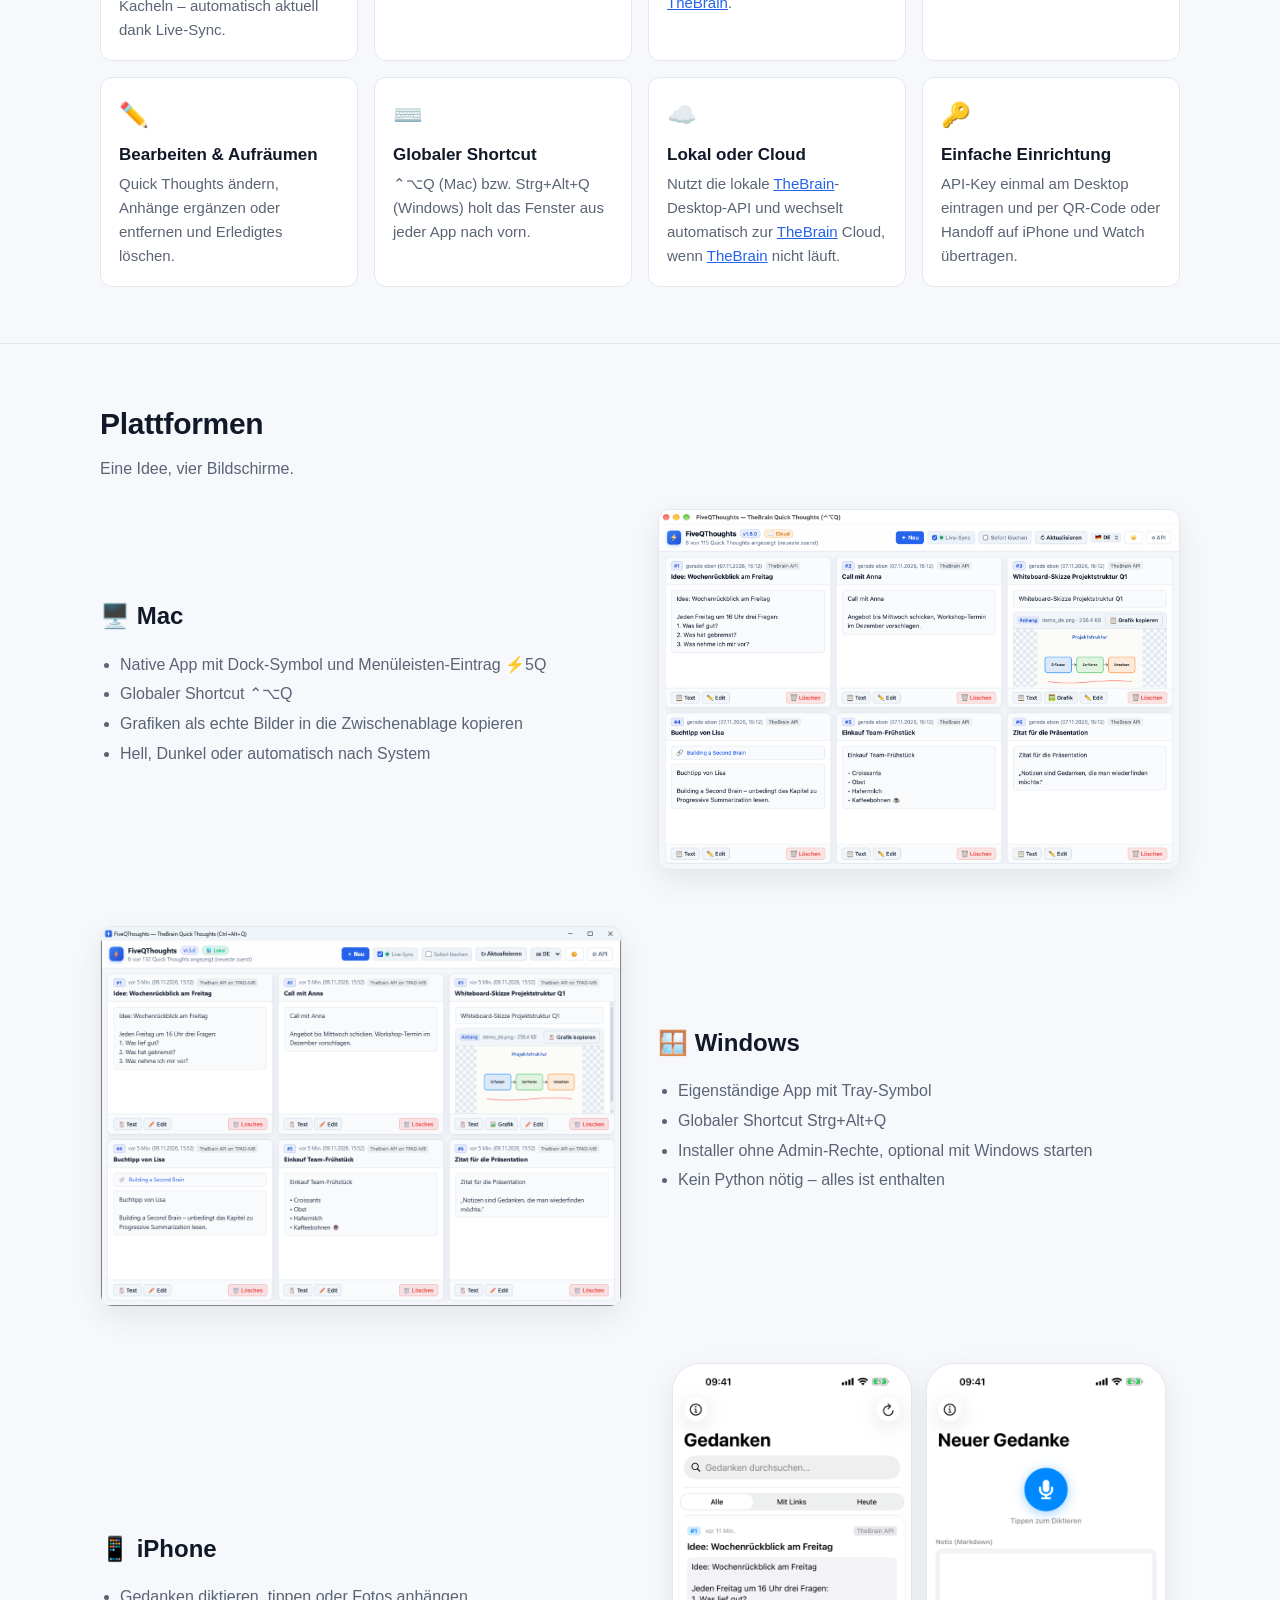
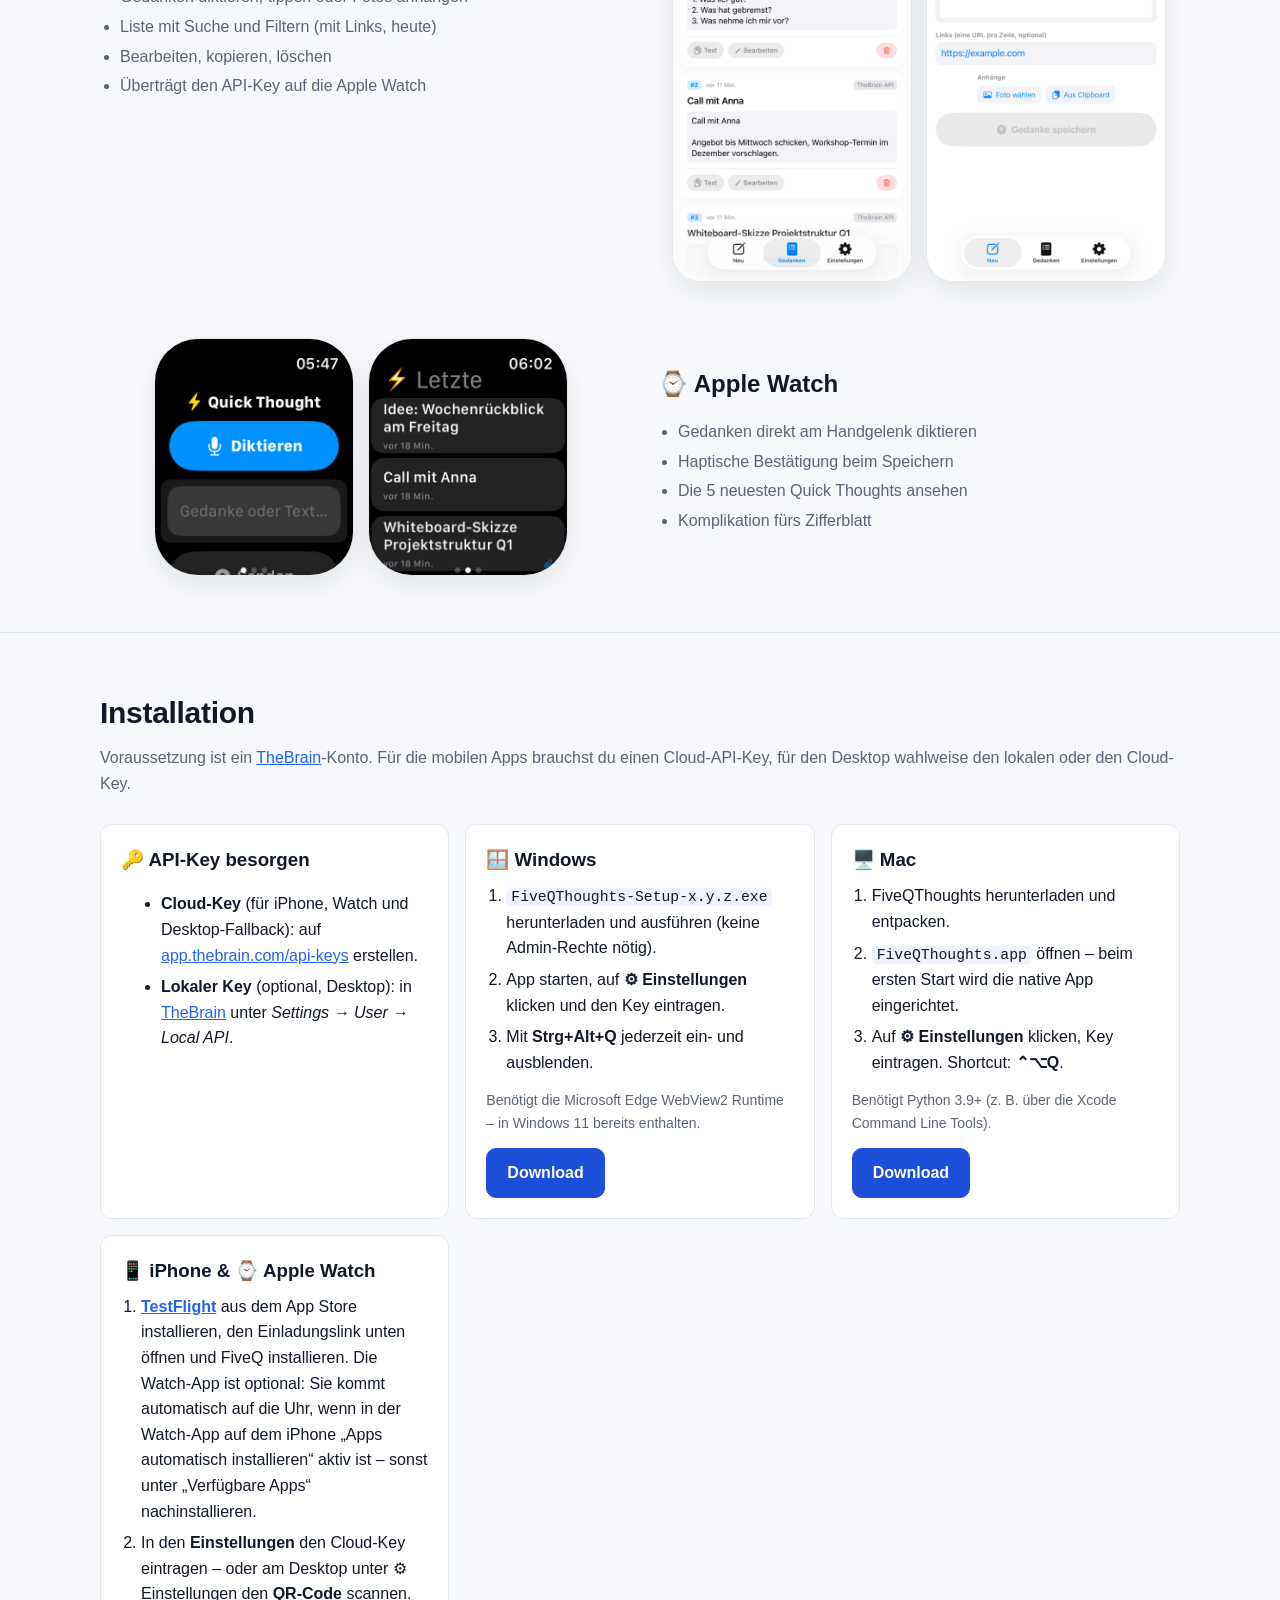
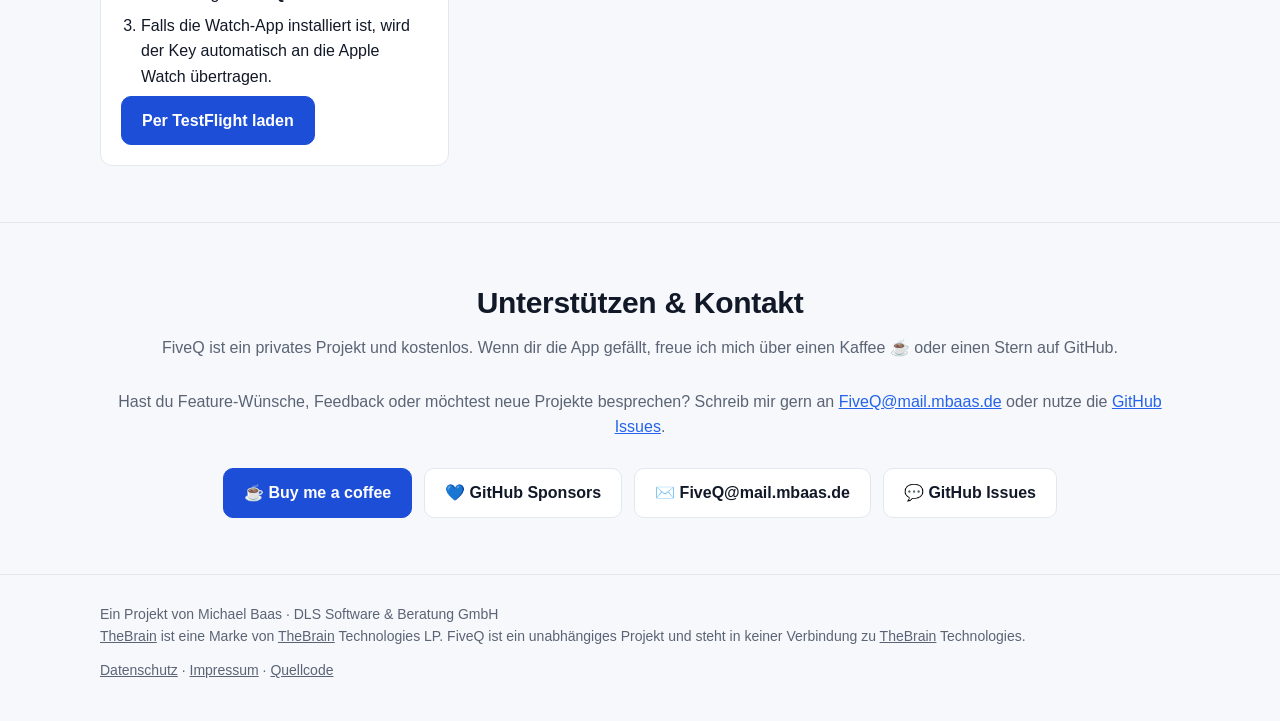
==== commit 92372af8: "Website: "⚙ API" heißt jetzt "⚙ Einstellungen" / "⚙ Settings" Co-Authored-By: Claude Opus 5.5 <norep" ====
--- a/docs/de/index.html
+++ b/docs/de/index.html
@@ -47,6 +47,8 @@
   }
 })();
 </script>
+<script data-goatcounter="https://mbaas.goatcounter.com/count"
+        async src="//gc.zgo.at/count.js"></script>
 </head>
 <body>
 <header class="site-header"><div class="wrap">
@@ -96,9 +98,9 @@
   <h2>Installation</h2><p class="sub">Voraussetzung ist ein <a href="https://www.thebrain.com">TheBrain</a>-Konto. Für die mobilen Apps brauchst du einen Cloud-API-Key, für den Desktop wahlweise den lokalen oder den Cloud-Key.</p>
   <div class="install">
     <div class="card"><h3>🔑 API-Key besorgen</h3><ul><li><strong>Cloud-Key</strong> (für iPhone, Watch und Desktop-Fallback): auf <a href="https://app.thebrain.com/api-keys">app.thebrain.com/api-keys</a> erstellen.</li><li><strong>Lokaler Key</strong> (optional, Desktop): in <a href="https://www.thebrain.com">TheBrain</a> unter <em>Settings → User → Local API</em>.</li></ul></div>
-    <div class="card"><h3>🪟 Windows</h3><ol><li><code>FiveQThoughts-Setup-x.y.z.exe</code> herunterladen und ausführen (keine Admin-Rechte nötig).</li><li>App starten, auf <strong>⚙ API</strong> klicken und den Key eintragen.</li><li>Mit <strong>Strg+Alt+Q</strong> jederzeit ein- und ausblenden.</li></ol><p class="note">Benötigt die Microsoft Edge WebView2 Runtime – in Windows 11 bereits enthalten.</p><a class="btn primary" href="https://github.com/mbaas2/FiveQThoughts/releases/latest">Download</a></div>
-    <div class="card"><h3>🖥️ Mac</h3><ol><li>FiveQThoughts herunterladen und entpacken.</li><li><code>FiveQThoughts.app</code> öffnen – beim ersten Start wird die native App eingerichtet.</li><li>Auf <strong>⚙ API</strong> klicken, Key eintragen. Shortcut: <strong>⌃⌥Q</strong>.</li></ol><p class="note">Benötigt Python 3.9+ (z. B. über die Xcode Command Line Tools).</p><a class="btn primary" href="https://github.com/mbaas2/FiveQThoughts/releases/latest">Download</a></div>
-    <div class="card"><h3>📱 iPhone & ⌚ Apple Watch</h3><ol><li><a href="https://apps.apple.com/app/testflight/id899247664"><strong>TestFlight</strong></a> aus dem App Store installieren, den Einladungslink unten öffnen und FiveQ installieren. Die Watch-App ist optional: Sie kommt automatisch auf die Uhr, wenn in der Watch-App auf dem iPhone „Apps automatisch installieren“ aktiv ist – sonst unter „Verfügbare Apps“ nachinstallieren.</li><li>In den <strong>Einstellungen</strong> den Cloud-Key eintragen – oder am Desktop unter ⚙ API den <strong>QR-Code</strong> scannen.</li><li>Falls die Watch-App installiert ist, wird der Key automatisch an die Apple Watch übertragen.</li></ol><a class="btn primary" href="https://testflight.apple.com/join/Fmn9sSgS">Per TestFlight laden</a></div>
+    <div class="card"><h3>🪟 Windows</h3><ol><li><code>FiveQThoughts-Setup-x.y.z.exe</code> herunterladen und ausführen (keine Admin-Rechte nötig).</li><li>App starten, auf <strong>⚙ Einstellungen</strong> klicken und den Key eintragen.</li><li>Mit <strong>Strg+Alt+Q</strong> jederzeit ein- und ausblenden.</li></ol><p class="note">Benötigt die Microsoft Edge WebView2 Runtime – in Windows 11 bereits enthalten.</p><a class="btn primary" href="https://github.com/mbaas2/FiveQThoughts/releases/latest">Download</a></div>
+    <div class="card"><h3>🖥️ Mac</h3><ol><li>FiveQThoughts herunterladen und entpacken.</li><li><code>FiveQThoughts.app</code> öffnen – beim ersten Start wird die native App eingerichtet.</li><li>Auf <strong>⚙ Einstellungen</strong> klicken, Key eintragen. Shortcut: <strong>⌃⌥Q</strong>.</li></ol><p class="note">Benötigt Python 3.9+ (z. B. über die Xcode Command Line Tools).</p><a class="btn primary" href="https://github.com/mbaas2/FiveQThoughts/releases/latest">Download</a></div>
+    <div class="card"><h3>📱 iPhone & ⌚ Apple Watch</h3><ol><li><a href="https://apps.apple.com/app/testflight/id899247664"><strong>TestFlight</strong></a> aus dem App Store installieren, den Einladungslink unten öffnen und FiveQ installieren. Die Watch-App ist optional: Sie kommt automatisch auf die Uhr, wenn in der Watch-App auf dem iPhone „Apps automatisch installieren“ aktiv ist – sonst unter „Verfügbare Apps“ nachinstallieren.</li><li>In den <strong>Einstellungen</strong> den Cloud-Key eintragen – oder am Desktop unter ⚙ Einstellungen den <strong>QR-Code</strong> scannen.</li><li>Falls die Watch-App installiert ist, wird der Key automatisch an die Apple Watch übertragen.</li></ol><a class="btn primary" href="https://testflight.apple.com/join/Fmn9sSgS">Per TestFlight laden</a></div>
   </div>
 </div></section>
 
